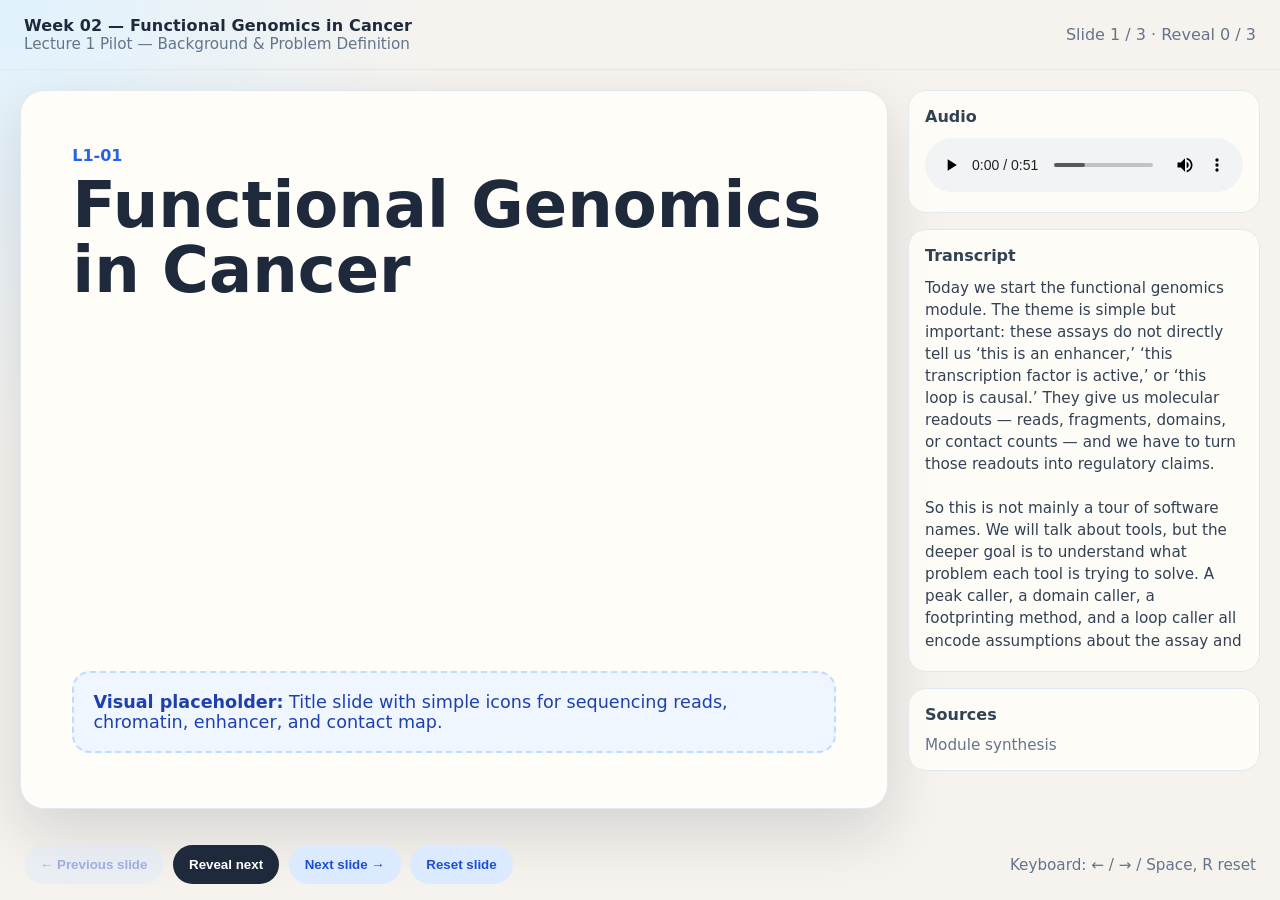
==== 08-exports/week-02-functional-genomics/html/lecture-01/index.html @ d421d5ef "Fix HTML pilot asset paths" ====
<!doctype html>
<html lang="en">
<head>
  <meta charset="utf-8" />
  <meta name="viewport" content="width=device-width, initial-scale=1" />
  <title>Week 02 — Functional Genomics in Cancer — Lecture 1 Pilot — Background & Problem Definition</title>
  <link rel="stylesheet" href="../../../shared/html-player/style.css" />
</head>
<body>
  <div class="app">
    <header>
      <div>
        <div class="brand" data-module></div>
        <div class="meta" data-lecture></div>
      </div>
      <div class="progress" data-progress></div>
    </header>
    <main>
      <section class="slide" data-slide></section>
      <aside>
        <div class="card">
          <h2>Audio</h2>
          <audio data-audio controls preload="metadata"></audio>
        </div>
        <div class="card">
          <h2>Transcript</h2>
          <div class="transcript" data-transcript></div>
        </div>
        <div class="card">
          <h2>Sources</h2>
          <div class="sources" data-sources></div>
        </div>
      </aside>
    </main>
    <footer>
      <div class="controls">
        <button class="secondary" data-prev>← Previous slide</button>
        <button data-reveal>Reveal next</button>
        <button class="secondary" data-next>Next slide →</button>
        <button class="secondary" data-reset>Reset slide</button>
      </div>
      <div class="meta">Keyboard: ← / → / Space, R reset</div>
    </footer>
  </div>
  <script>window.LECTURE_DECK = {"module": "Week 02 — Functional Genomics in Cancer", "lecture": "Lecture 1 Pilot — Background & Problem Definition", "sourceSlideText": "04-slides/week-02-functional-genomics/slide-text.md", "sourceScript": "05-scripts/week-02-functional-genomics/lecture-01-script.md", "audioManifest": "06-audio/week-02-functional-genomics/audio-manifest.md", "slides": [{"id": "L1-01", "title": "Functional Genomics in Cancer", "steps": [{"type": "bullet", "text": "Week 02: bulk regulatory assays as computational measurement systems"}, {"type": "bullet", "text": "From biased molecular readouts to defensible regulatory claims"}, {"type": "bullet", "text": "Core question: what can we infer from peaks, fragments, domains, and contacts?"}], "visual": {"type": "placeholder", "description": "Title slide with simple icons for sequencing reads, chromatin, enhancer, and contact map."}, "audio": "assets/audio/week02_lecture01_L1-01.mp3", "transcript": "Today we start the functional genomics module. The theme is simple but important: these assays do not directly tell us ‘this is an enhancer,’ ‘this transcription factor is active,’ or ‘this loop is causal.’ They give us molecular readouts — reads, fragments, domains, or contact counts — and we have to turn those readouts into regulatory claims.\n\nSo this is not mainly a tour of software names. We will talk about tools, but the deeper goal is to understand what problem each tool is trying to solve. A peak caller, a domain caller, a footprinting method, and a loop caller all encode assumptions about the assay and about the background signal.\n\nBy the end of the week, I want you to be able to look at a regulatory genomics result in a cancer paper and ask: what exactly was measured, what model converted that measurement into a call, and how strong is the evidence for the biological interpretation?", "sources": ["Module synthesis"]}, {"id": "L1-02", "title": "Why mutations are not enough", "steps": [{"type": "bullet", "text": "Many cancer mechanisms are regulatory, not coding-only"}, {"type": "bullet", "text": "Lineage state, enhancer activation, TF rewiring, and 3D regulatory context can shape tumor behavior"}, {"type": "bullet", "text": "Functional genomics helps explain when and where the genome is active"}], "visual": {"type": "placeholder", "description": "Regulatory mechanism map: mutation list → regulatory state → phenotype."}, "audio": "assets/audio/week02_lecture01_L1-02.mp3", "transcript": "Cancer genomics often starts with mutations: point mutations, copy number changes, structural variants. Those are essential, but they do not explain everything. Two tumors can have similar coding alterations and very different cell states. A tumor can change lineage program, immune visibility, enhancer activity, or transcription factor dependence without a simple new coding mutation.\n\nThat is where functional genomics enters. These assays ask when and where the genome is active. Which promoters are open? Which enhancers are active? Which transcription factors are bound? Which regulatory regions physically contact candidate target genes?\n\nIn cancer, this matters for several recurring mechanisms. In pan-cancer ATAC-seq, accessibility maps reveal regulatory programs and subtype structure. In prostate cancer, the androgen receptor can be redistributed across a new cistrome during tumorigenesis. In neuroblastoma, super-enhancer landscapes help define regulatory cell states. In enhancer hijacking, the coding sequence of an oncogene may be unchanged, but a structural rearrangement moves it into a new regulatory neighborhood.\n\nSo the mutation list is not the whole mechanism. Functional genomics gives us evidence about regulatory state.", "sources": ["S011", "S012", "S016-S019"]}, {"id": "L1-03", "title": "Three questions before software", "ordered": true, "steps": [{"type": "bullet", "text": "What is the observed statistical object?"}, {"type": "bullet", "text": "What is signal versus background?"}, {"type": "bullet", "text": "How do we know the call is reproducible and biologically interpretable?"}], "visual": {"type": "placeholder", "description": "Three-question triangle: assay → model → evidence."}, "audio": "assets/audio/week02_lecture01_L1-03.mp3", "transcript": "Before choosing a tool, I want you to ask three questions.\n\nFirst: what is the observed statistical object? Is it a pileup of ChIP-seq reads? Paired-end ATAC fragments? A sparse contact matrix? These are not interchangeable.\n\nSecond: what is signal versus background? A peak only means something relative to an expected background. That background may depend on mappability, GC content, chromatin accessibility, local copy number, enzyme bias, or genomic distance.\n\nThird: how do we know the call is reproducible and biologically interpretable? A tall pileup in one sample is not enough. We need quality control, replicate consistency, calibration, and ideally some orthogonal evidence.\n\nIf you keep these three questions in mind, the rest of the week becomes much easier. Different tools are different answers to these questions.", "sources": ["S001", "S007", "S013-S015"]}]};</script>
  <script src="../../../shared/html-player/player.js"></script>
</body>
</html>
---- 08-exports/shared/html-player/style.css ----
:root {
  color-scheme: light;
  --bg: #f6f3ee;
  --panel: #fffdf8;
  --ink: #1e293b;
  --muted: #64748b;
  --accent: #2563eb;
  --accent-soft: #dbeafe;
  --border: #e2e8f0;
  --shadow: 0 24px 60px rgba(15, 23, 42, 0.14);
}
* { box-sizing: border-box; }
body {
  margin: 0;
  min-height: 100vh;
  font-family: Inter, ui-sans-serif, system-ui, -apple-system, BlinkMacSystemFont, "Segoe UI", sans-serif;
  background: radial-gradient(circle at top left, #e0f2fe 0, transparent 28rem), var(--bg);
  color: var(--ink);
}
.app {
  min-height: 100vh;
  display: grid;
  grid-template-rows: auto 1fr auto;
}
header, footer {
  padding: 1rem 1.5rem;
  display: flex;
  align-items: center;
  justify-content: space-between;
  gap: 1rem;
}
header { border-bottom: 1px solid rgba(226, 232, 240, 0.8); }
.brand { font-weight: 700; letter-spacing: .01em; }
.meta { color: var(--muted); font-size: .95rem; }
main {
  display: grid;
  grid-template-columns: minmax(0, 1fr) 22rem;
  gap: 1.25rem;
  padding: 1.25rem;
}
.slide {
  background: var(--panel);
  border: 1px solid var(--border);
  border-radius: 24px;
  box-shadow: var(--shadow);
  padding: clamp(1.5rem, 4vw, 4rem);
  min-height: 68vh;
  display: flex;
  flex-direction: column;
  justify-content: center;
}
.slide-id { color: var(--accent); font-weight: 700; margin-bottom: .5rem; }
h1 { font-size: clamp(2.4rem, 5vw, 5.2rem); line-height: 1.02; margin: 0 0 2rem; }
ul, ol { font-size: clamp(1.45rem, 2.5vw, 2.3rem); line-height: 1.3; padding-left: 1.3em; margin: 0; }
li { margin: .85rem 0; }
.step { opacity: 0; transform: translateY(10px); transition: opacity .25s ease, transform .25s ease; }
.step.visible { opacity: 1; transform: translateY(0); }
.visual {
  margin-top: 2rem;
  border: 2px dashed #bfdbfe;
  background: #eff6ff;
  color: #1e40af;
  border-radius: 18px;
  padding: 1.2rem;
  font-size: 1.1rem;
}
aside {
  display: flex;
  flex-direction: column;
  gap: 1rem;
}
.card {
  background: rgba(255, 253, 248, 0.9);
  border: 1px solid var(--border);
  border-radius: 18px;
  padding: 1rem;
}
.card h2 { font-size: 1rem; margin: 0 0 .75rem; color: #334155; }
audio { width: 100%; }
.transcript {
  max-height: 42vh;
  overflow: auto;
  color: #334155;
  line-height: 1.45;
  font-size: .95rem;
  white-space: pre-wrap;
}
.sources { color: var(--muted); font-size: .95rem; }
.controls { display: flex; gap: .6rem; align-items: center; flex-wrap: wrap; }
button {
  border: 0;
  border-radius: 999px;
  padding: .75rem 1rem;
  background: var(--ink);
  color: white;
  font-weight: 700;
  cursor: pointer;
}
button.secondary { background: var(--accent-soft); color: #1d4ed8; }
button:disabled { opacity: .4; cursor: not-allowed; }
.progress { color: var(--muted); }
@media (max-width: 980px) {
  main { grid-template-columns: 1fr; }
  .slide { min-height: 55vh; }
}
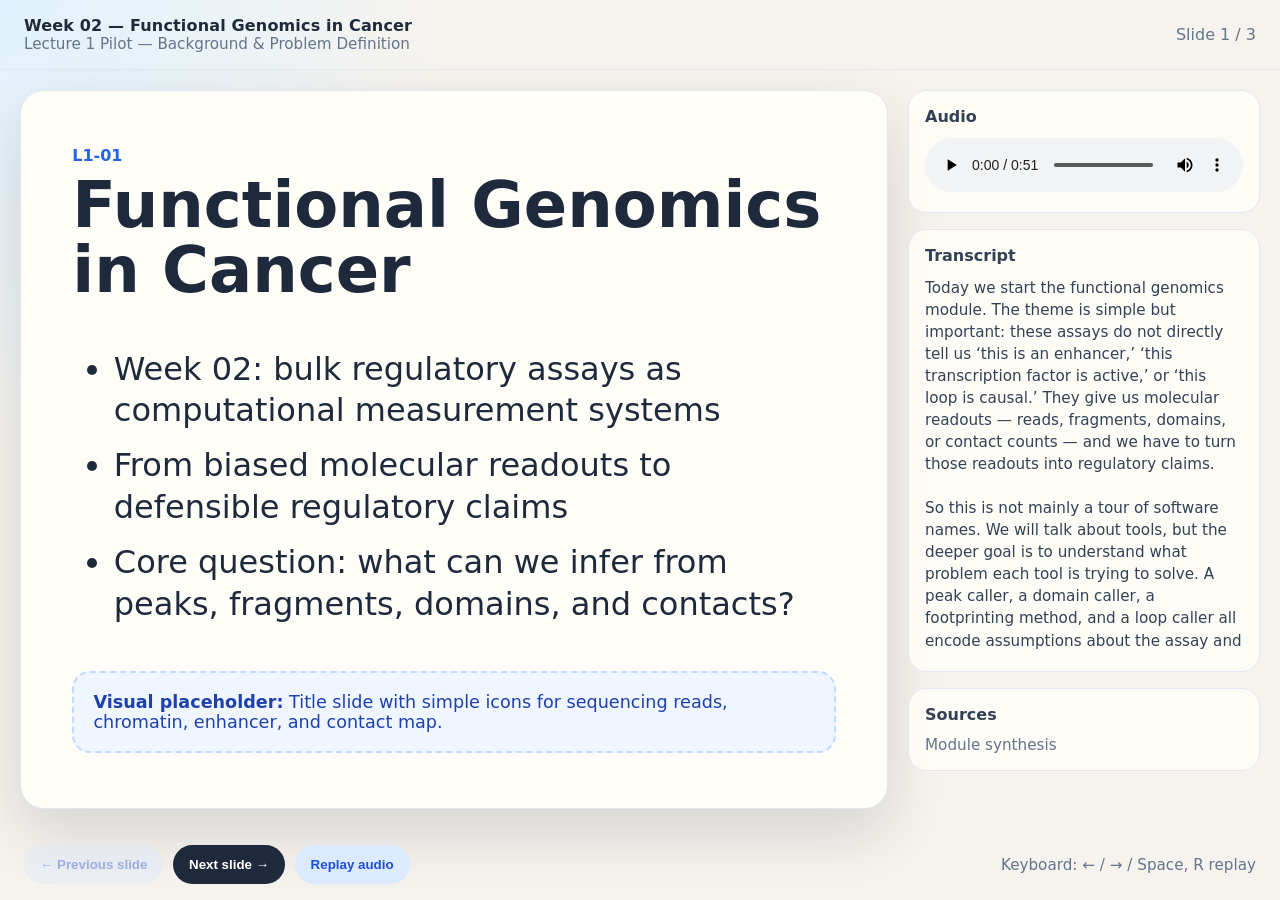
==== commit 3e7341e0: "Simplify HTML pilot slide playback" ====
--- a/08-exports/week-02-functional-genomics/html/lecture-01/index.html
+++ b/08-exports/week-02-functional-genomics/html/lecture-01/index.html
@@ -35,11 +35,10 @@
     <footer>
       <div class="controls">
         <button class="secondary" data-prev>← Previous slide</button>
-        <button data-reveal>Reveal next</button>
-        <button class="secondary" data-next>Next slide →</button>
-        <button class="secondary" data-reset>Reset slide</button>
+        <button data-next>Next slide →</button>
+        <button class="secondary" data-replay>Replay audio</button>
       </div>
-      <div class="meta">Keyboard: ← / → / Space, R reset</div>
+      <div class="meta">Keyboard: ← / → / Space, R replay</div>
     </footer>
   </div>
   <script>window.LECTURE_DECK = {"module": "Week 02 — Functional Genomics in Cancer", "lecture": "Lecture 1 Pilot — Background & Problem Definition", "sourceSlideText": "04-slides/week-02-functional-genomics/slide-text.md", "sourceScript": "05-scripts/week-02-functional-genomics/lecture-01-script.md", "audioManifest": "06-audio/week-02-functional-genomics/audio-manifest.md", "slides": [{"id": "L1-01", "title": "Functional Genomics in Cancer", "steps": [{"type": "bullet", "text": "Week 02: bulk regulatory assays as computational measurement systems"}, {"type": "bullet", "text": "From biased molecular readouts to defensible regulatory claims"}, {"type": "bullet", "text": "Core question: what can we infer from peaks, fragments, domains, and contacts?"}], "visual": {"type": "placeholder", "description": "Title slide with simple icons for sequencing reads, chromatin, enhancer, and contact map."}, "audio": "assets/audio/week02_lecture01_L1-01.mp3", "transcript": "Today we start the functional genomics module. The theme is simple but important: these assays do not directly tell us ‘this is an enhancer,’ ‘this transcription factor is active,’ or ‘this loop is causal.’ They give us molecular readouts — reads, fragments, domains, or contact counts — and we have to turn those readouts into regulatory claims.\n\nSo this is not mainly a tour of software names. We will talk about tools, but the deeper goal is to understand what problem each tool is trying to solve. A peak caller, a domain caller, a footprinting method, and a loop caller all encode assumptions about the assay and about the background signal.\n\nBy the end of the week, I want you to be able to look at a regulatory genomics result in a cancer paper and ask: what exactly was measured, what model converted that measurement into a call, and how strong is the evidence for the biological interpretation?", "sources": ["Module synthesis"]}, {"id": "L1-02", "title": "Why mutations are not enough", "steps": [{"type": "bullet", "text": "Many cancer mechanisms are regulatory, not coding-only"}, {"type": "bullet", "text": "Lineage state, enhancer activation, TF rewiring, and 3D regulatory context can shape tumor behavior"}, {"type": "bullet", "text": "Functional genomics helps explain when and where the genome is active"}], "visual": {"type": "placeholder", "description": "Regulatory mechanism map: mutation list → regulatory state → phenotype."}, "audio": "assets/audio/week02_lecture01_L1-02.mp3", "transcript": "Cancer genomics often starts with mutations: point mutations, copy number changes, structural variants. Those are essential, but they do not explain everything. Two tumors can have similar coding alterations and very different cell states. A tumor can change lineage program, immune visibility, enhancer activity, or transcription factor dependence without a simple new coding mutation.\n\nThat is where functional genomics enters. These assays ask when and where the genome is active. Which promoters are open? Which enhancers are active? Which transcription factors are bound? Which regulatory regions physically contact candidate target genes?\n\nIn cancer, this matters for several recurring mechanisms. In pan-cancer ATAC-seq, accessibility maps reveal regulatory programs and subtype structure. In prostate cancer, the androgen receptor can be redistributed across a new cistrome during tumorigenesis. In neuroblastoma, super-enhancer landscapes help define regulatory cell states. In enhancer hijacking, the coding sequence of an oncogene may be unchanged, but a structural rearrangement moves it into a new regulatory neighborhood.\n\nSo the mutation list is not the whole mechanism. Functional genomics gives us evidence about regulatory state.", "sources": ["S011", "S012", "S016-S019"]}, {"id": "L1-03", "title": "Three questions before software", "ordered": true, "steps": [{"type": "bullet", "text": "What is the observed statistical object?"}, {"type": "bullet", "text": "What is signal versus background?"}, {"type": "bullet", "text": "How do we know the call is reproducible and biologically interpretable?"}], "visual": {"type": "placeholder", "description": "Three-question triangle: assay → model → evidence."}, "audio": "assets/audio/week02_lecture01_L1-03.mp3", "transcript": "Before choosing a tool, I want you to ask three questions.\n\nFirst: what is the observed statistical object? Is it a pileup of ChIP-seq reads? Paired-end ATAC fragments? A sparse contact matrix? These are not interchangeable.\n\nSecond: what is signal versus background? A peak only means something relative to an expected background. That background may depend on mappability, GC content, chromatin accessibility, local copy number, enzyme bias, or genomic distance.\n\nThird: how do we know the call is reproducible and biologically interpretable? A tall pileup in one sample is not enough. We need quality control, replicate consistency, calibration, and ideally some orthogonal evidence.\n\nIf you keep these three questions in mind, the rest of the week becomes much easier. Different tools are different answers to these questions.", "sources": ["S001", "S007", "S013-S015"]}]};</script>
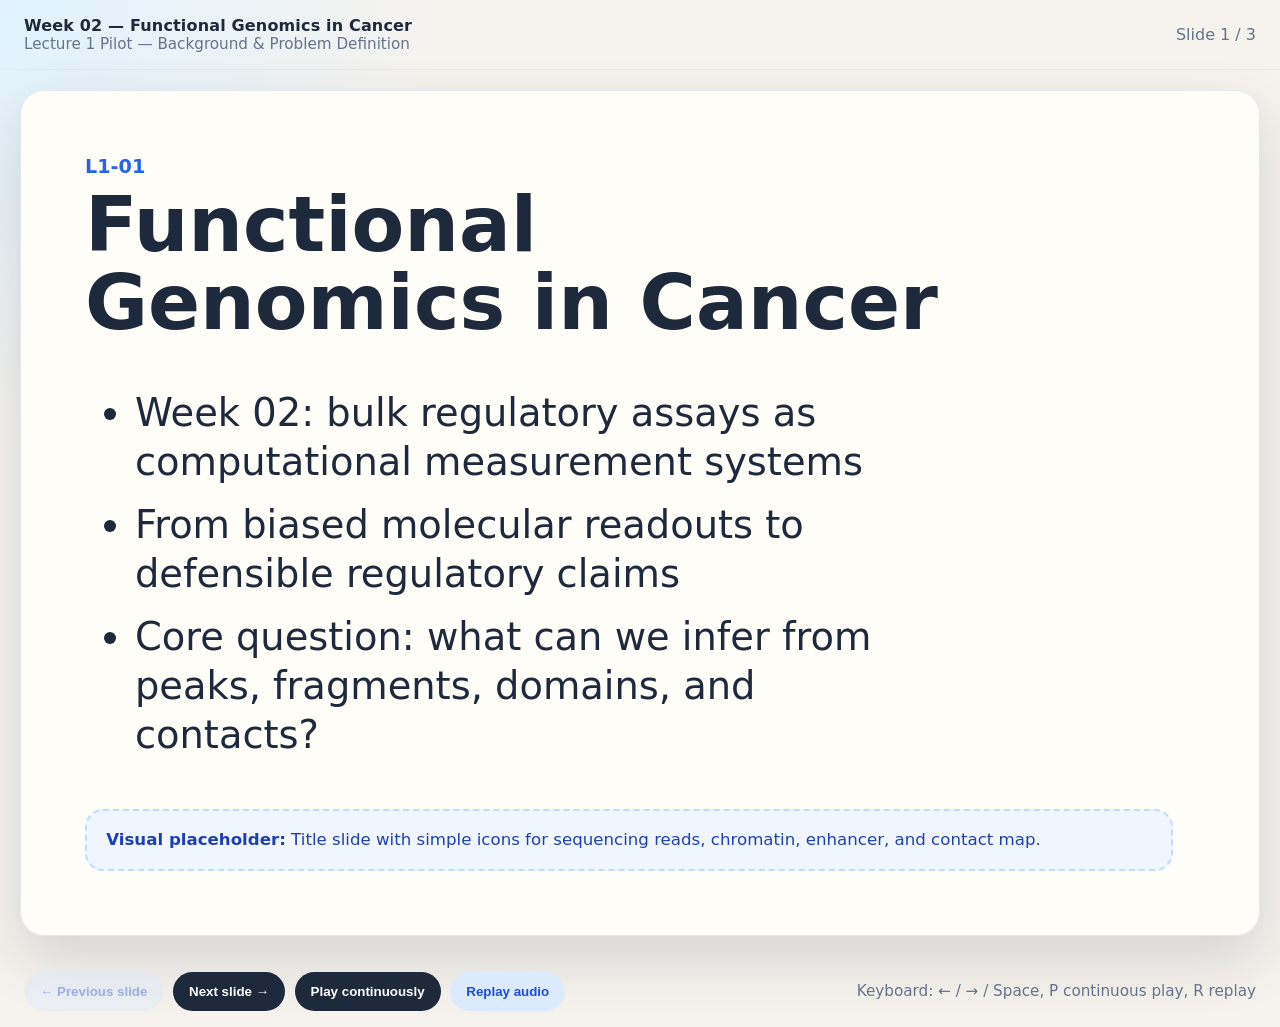
==== commit 8578f87c: "Make HTML pilot full-slide continuous playback" ====
--- a/08-exports/week-02-functional-genomics/html/lecture-01/index.html
+++ b/08-exports/week-02-functional-genomics/html/lecture-01/index.html
@@ -17,28 +17,16 @@
     </header>
     <main>
       <section class="slide" data-slide></section>
-      <aside>
-        <div class="card">
-          <h2>Audio</h2>
-          <audio data-audio controls preload="metadata"></audio>
-        </div>
-        <div class="card">
-          <h2>Transcript</h2>
-          <div class="transcript" data-transcript></div>
-        </div>
-        <div class="card">
-          <h2>Sources</h2>
-          <div class="sources" data-sources></div>
-        </div>
-      </aside>
+      <audio data-audio preload="metadata"></audio>
     </main>
     <footer>
       <div class="controls">
         <button class="secondary" data-prev>← Previous slide</button>
         <button data-next>Next slide →</button>
+        <button data-play>Play continuously</button>
         <button class="secondary" data-replay>Replay audio</button>
       </div>
-      <div class="meta">Keyboard: ← / → / Space, R replay</div>
+      <div class="meta">Keyboard: ← / → / Space, P continuous play, R replay</div>
     </footer>
   </div>
   <script>window.LECTURE_DECK = {"module": "Week 02 — Functional Genomics in Cancer", "lecture": "Lecture 1 Pilot — Background & Problem Definition", "sourceSlideText": "04-slides/week-02-functional-genomics/slide-text.md", "sourceScript": "05-scripts/week-02-functional-genomics/lecture-01-script.md", "audioManifest": "06-audio/week-02-functional-genomics/audio-manifest.md", "slides": [{"id": "L1-01", "title": "Functional Genomics in Cancer", "steps": [{"type": "bullet", "text": "Week 02: bulk regulatory assays as computational measurement systems"}, {"type": "bullet", "text": "From biased molecular readouts to defensible regulatory claims"}, {"type": "bullet", "text": "Core question: what can we infer from peaks, fragments, domains, and contacts?"}], "visual": {"type": "placeholder", "description": "Title slide with simple icons for sequencing reads, chromatin, enhancer, and contact map."}, "audio": "assets/audio/week02_lecture01_L1-01.mp3", "transcript": "Today we start the functional genomics module. The theme is simple but important: these assays do not directly tell us ‘this is an enhancer,’ ‘this transcription factor is active,’ or ‘this loop is causal.’ They give us molecular readouts — reads, fragments, domains, or contact counts — and we have to turn those readouts into regulatory claims.\n\nSo this is not mainly a tour of software names. We will talk about tools, but the deeper goal is to understand what problem each tool is trying to solve. A peak caller, a domain caller, a footprinting method, and a loop caller all encode assumptions about the assay and about the background signal.\n\nBy the end of the week, I want you to be able to look at a regulatory genomics result in a cancer paper and ask: what exactly was measured, what model converted that measurement into a call, and how strong is the evidence for the biological interpretation?", "sources": ["Module synthesis"]}, {"id": "L1-02", "title": "Why mutations are not enough", "steps": [{"type": "bullet", "text": "Many cancer mechanisms are regulatory, not coding-only"}, {"type": "bullet", "text": "Lineage state, enhancer activation, TF rewiring, and 3D regulatory context can shape tumor behavior"}, {"type": "bullet", "text": "Functional genomics helps explain when and where the genome is active"}], "visual": {"type": "placeholder", "description": "Regulatory mechanism map: mutation list → regulatory state → phenotype."}, "audio": "assets/audio/week02_lecture01_L1-02.mp3", "transcript": "Cancer genomics often starts with mutations: point mutations, copy number changes, structural variants. Those are essential, but they do not explain everything. Two tumors can have similar coding alterations and very different cell states. A tumor can change lineage program, immune visibility, enhancer activity, or transcription factor dependence without a simple new coding mutation.\n\nThat is where functional genomics enters. These assays ask when and where the genome is active. Which promoters are open? Which enhancers are active? Which transcription factors are bound? Which regulatory regions physically contact candidate target genes?\n\nIn cancer, this matters for several recurring mechanisms. In pan-cancer ATAC-seq, accessibility maps reveal regulatory programs and subtype structure. In prostate cancer, the androgen receptor can be redistributed across a new cistrome during tumorigenesis. In neuroblastoma, super-enhancer landscapes help define regulatory cell states. In enhancer hijacking, the coding sequence of an oncogene may be unchanged, but a structural rearrangement moves it into a new regulatory neighborhood.\n\nSo the mutation list is not the whole mechanism. Functional genomics gives us evidence about regulatory state.", "sources": ["S011", "S012", "S016-S019"]}, {"id": "L1-03", "title": "Three questions before software", "ordered": true, "steps": [{"type": "bullet", "text": "What is the observed statistical object?"}, {"type": "bullet", "text": "What is signal versus background?"}, {"type": "bullet", "text": "How do we know the call is reproducible and biologically interpretable?"}], "visual": {"type": "placeholder", "description": "Three-question triangle: assay → model → evidence."}, "audio": "assets/audio/week02_lecture01_L1-03.mp3", "transcript": "Before choosing a tool, I want you to ask three questions.\n\nFirst: what is the observed statistical object? Is it a pileup of ChIP-seq reads? Paired-end ATAC fragments? A sparse contact matrix? These are not interchangeable.\n\nSecond: what is signal versus background? A peak only means something relative to an expected background. That background may depend on mappability, GC content, chromatin accessibility, local copy number, enzyme bias, or genomic distance.\n\nThird: how do we know the call is reproducible and biologically interpretable? A tall pileup in one sample is not enough. We need quality control, replicate consistency, calibration, and ideally some orthogonal evidence.\n\nIf you keep these three questions in mind, the rest of the week becomes much easier. Different tools are different answers to these questions.", "sources": ["S001", "S007", "S013-S015"]}]};</script>
--- a/08-exports/shared/html-player/style.css
+++ b/08-exports/shared/html-player/style.css
@@ -33,9 +33,6 @@
 .brand { font-weight: 700; letter-spacing: .01em; }
 .meta { color: var(--muted); font-size: .95rem; }
 main {
-  display: grid;
-  grid-template-columns: minmax(0, 1fr) 22rem;
-  gap: 1.25rem;
   padding: 1.25rem;
 }
 .slide {
@@ -43,49 +40,27 @@
   border: 1px solid var(--border);
   border-radius: 24px;
   box-shadow: var(--shadow);
-  padding: clamp(1.5rem, 4vw, 4rem);
-  min-height: 68vh;
+  padding: clamp(2rem, 5vw, 5rem);
+  min-height: calc(100vh - 11rem);
   display: flex;
   flex-direction: column;
   justify-content: center;
 }
-.slide-id { color: var(--accent); font-weight: 700; margin-bottom: .5rem; }
-h1 { font-size: clamp(2.4rem, 5vw, 5.2rem); line-height: 1.02; margin: 0 0 2rem; }
-ul, ol { font-size: clamp(1.45rem, 2.5vw, 2.3rem); line-height: 1.3; padding-left: 1.3em; margin: 0; }
+.slide-id { color: var(--accent); font-weight: 700; margin-bottom: .5rem; font-size: clamp(1rem, 1.5vw, 1.35rem); }
+h1 { font-size: clamp(2.8rem, 6vw, 6rem); line-height: 1.02; margin: 0 0 2rem; max-width: 16ch; }
+ul, ol { font-size: clamp(1.65rem, 3vw, 2.7rem); line-height: 1.28; padding-left: 1.3em; margin: 0; max-width: 34ch; }
 li { margin: .85rem 0; }
-.step { opacity: 0; transform: translateY(10px); transition: opacity .25s ease, transform .25s ease; }
-.step.visible { opacity: 1; transform: translateY(0); }
+.step { opacity: 1; transform: none; }
 .visual {
-  margin-top: 2rem;
+  margin-top: 2.25rem;
   border: 2px dashed #bfdbfe;
   background: #eff6ff;
   color: #1e40af;
   border-radius: 18px;
   padding: 1.2rem;
-  font-size: 1.1rem;
+  font-size: clamp(1rem, 1.3vw, 1.25rem);
+  max-width: 68rem;
 }
-aside {
-  display: flex;
-  flex-direction: column;
-  gap: 1rem;
-}
-.card {
-  background: rgba(255, 253, 248, 0.9);
-  border: 1px solid var(--border);
-  border-radius: 18px;
-  padding: 1rem;
-}
-.card h2 { font-size: 1rem; margin: 0 0 .75rem; color: #334155; }
-audio { width: 100%; }
-.transcript {
-  max-height: 42vh;
-  overflow: auto;
-  color: #334155;
-  line-height: 1.45;
-  font-size: .95rem;
-  white-space: pre-wrap;
-}
-.sources { color: var(--muted); font-size: .95rem; }
 .controls { display: flex; gap: .6rem; align-items: center; flex-wrap: wrap; }
 button {
   border: 0;
@@ -97,9 +72,12 @@
   cursor: pointer;
 }
 button.secondary { background: var(--accent-soft); color: #1d4ed8; }
+button.playing { background: #16a34a; }
 button:disabled { opacity: .4; cursor: not-allowed; }
 .progress { color: var(--muted); }
-@media (max-width: 980px) {
-  main { grid-template-columns: 1fr; }
-  .slide { min-height: 55vh; }
+audio { display: none; }
+@media (max-width: 760px) {
+  header, footer { align-items: flex-start; flex-direction: column; }
+  main { padding: .75rem; }
+  .slide { min-height: calc(100vh - 13rem); border-radius: 18px; }
 }
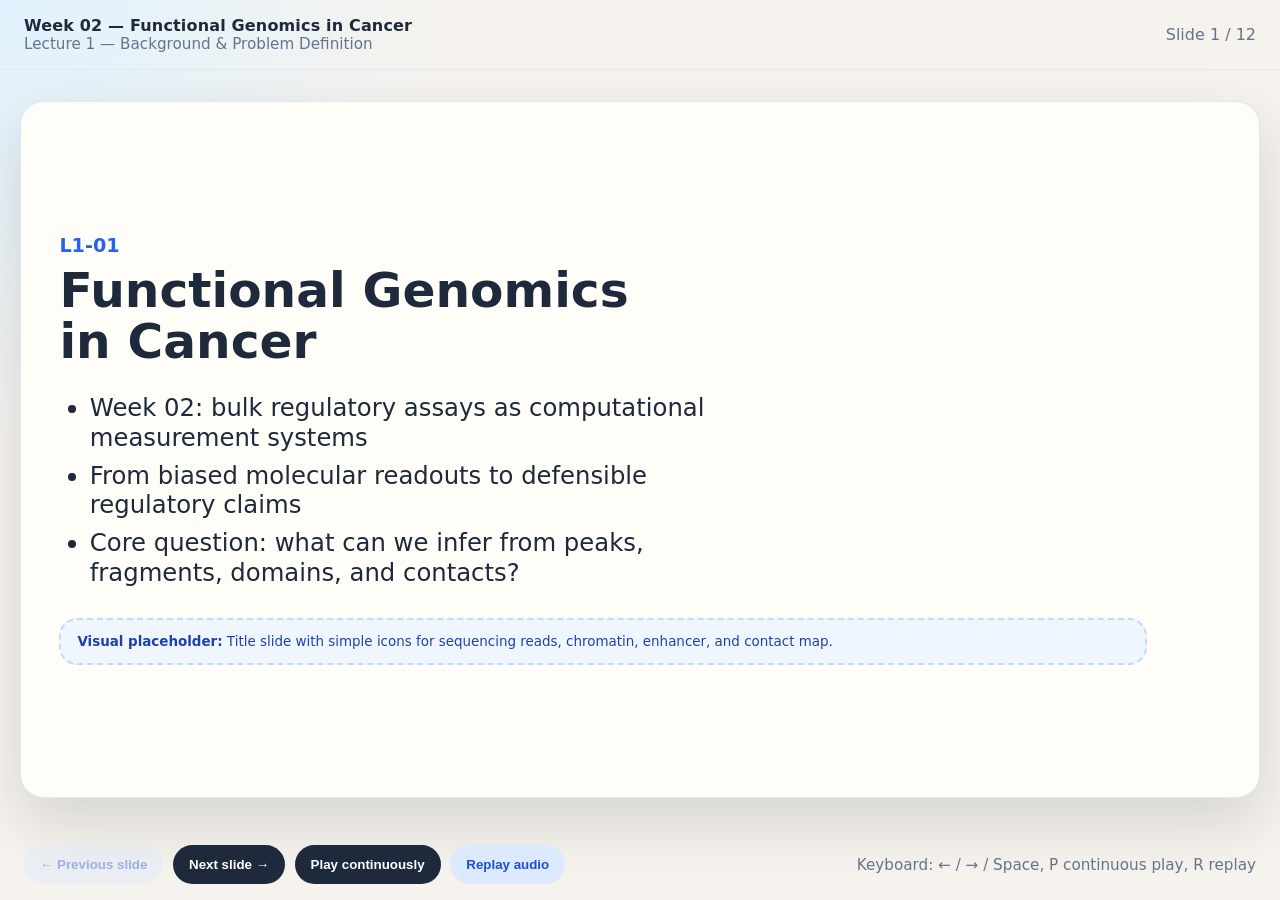
==== commit 7068a2eb: "Complete Week 02 lecture 1 HTML audio export" ====
--- a/08-exports/week-02-functional-genomics/html/lecture-01/index.html
+++ b/08-exports/week-02-functional-genomics/html/lecture-01/index.html
@@ -3,7 +3,7 @@
 <head>
   <meta charset="utf-8" />
   <meta name="viewport" content="width=device-width, initial-scale=1" />
-  <title>Week 02 — Functional Genomics in Cancer — Lecture 1 Pilot — Background & Problem Definition</title>
+  <title>Week 02 — Functional Genomics in Cancer — Lecture 1 — Background & Problem Definition</title>
   <link rel="stylesheet" href="../../../shared/html-player/style.css" />
 </head>
 <body>
@@ -29,7 +29,7 @@
       <div class="meta">Keyboard: ← / → / Space, P continuous play, R replay</div>
     </footer>
   </div>
-  <script>window.LECTURE_DECK = {"module": "Week 02 — Functional Genomics in Cancer", "lecture": "Lecture 1 Pilot — Background & Problem Definition", "sourceSlideText": "04-slides/week-02-functional-genomics/slide-text.md", "sourceScript": "05-scripts/week-02-functional-genomics/lecture-01-script.md", "audioManifest": "06-audio/week-02-functional-genomics/audio-manifest.md", "slides": [{"id": "L1-01", "title": "Functional Genomics in Cancer", "steps": [{"type": "bullet", "text": "Week 02: bulk regulatory assays as computational measurement systems"}, {"type": "bullet", "text": "From biased molecular readouts to defensible regulatory claims"}, {"type": "bullet", "text": "Core question: what can we infer from peaks, fragments, domains, and contacts?"}], "visual": {"type": "placeholder", "description": "Title slide with simple icons for sequencing reads, chromatin, enhancer, and contact map."}, "audio": "assets/audio/week02_lecture01_L1-01.mp3", "transcript": "Today we start the functional genomics module. The theme is simple but important: these assays do not directly tell us ‘this is an enhancer,’ ‘this transcription factor is active,’ or ‘this loop is causal.’ They give us molecular readouts — reads, fragments, domains, or contact counts — and we have to turn those readouts into regulatory claims.\n\nSo this is not mainly a tour of software names. We will talk about tools, but the deeper goal is to understand what problem each tool is trying to solve. A peak caller, a domain caller, a footprinting method, and a loop caller all encode assumptions about the assay and about the background signal.\n\nBy the end of the week, I want you to be able to look at a regulatory genomics result in a cancer paper and ask: what exactly was measured, what model converted that measurement into a call, and how strong is the evidence for the biological interpretation?", "sources": ["Module synthesis"]}, {"id": "L1-02", "title": "Why mutations are not enough", "steps": [{"type": "bullet", "text": "Many cancer mechanisms are regulatory, not coding-only"}, {"type": "bullet", "text": "Lineage state, enhancer activation, TF rewiring, and 3D regulatory context can shape tumor behavior"}, {"type": "bullet", "text": "Functional genomics helps explain when and where the genome is active"}], "visual": {"type": "placeholder", "description": "Regulatory mechanism map: mutation list → regulatory state → phenotype."}, "audio": "assets/audio/week02_lecture01_L1-02.mp3", "transcript": "Cancer genomics often starts with mutations: point mutations, copy number changes, structural variants. Those are essential, but they do not explain everything. Two tumors can have similar coding alterations and very different cell states. A tumor can change lineage program, immune visibility, enhancer activity, or transcription factor dependence without a simple new coding mutation.\n\nThat is where functional genomics enters. These assays ask when and where the genome is active. Which promoters are open? Which enhancers are active? Which transcription factors are bound? Which regulatory regions physically contact candidate target genes?\n\nIn cancer, this matters for several recurring mechanisms. In pan-cancer ATAC-seq, accessibility maps reveal regulatory programs and subtype structure. In prostate cancer, the androgen receptor can be redistributed across a new cistrome during tumorigenesis. In neuroblastoma, super-enhancer landscapes help define regulatory cell states. In enhancer hijacking, the coding sequence of an oncogene may be unchanged, but a structural rearrangement moves it into a new regulatory neighborhood.\n\nSo the mutation list is not the whole mechanism. Functional genomics gives us evidence about regulatory state.", "sources": ["S011", "S012", "S016-S019"]}, {"id": "L1-03", "title": "Three questions before software", "ordered": true, "steps": [{"type": "bullet", "text": "What is the observed statistical object?"}, {"type": "bullet", "text": "What is signal versus background?"}, {"type": "bullet", "text": "How do we know the call is reproducible and biologically interpretable?"}], "visual": {"type": "placeholder", "description": "Three-question triangle: assay → model → evidence."}, "audio": "assets/audio/week02_lecture01_L1-03.mp3", "transcript": "Before choosing a tool, I want you to ask three questions.\n\nFirst: what is the observed statistical object? Is it a pileup of ChIP-seq reads? Paired-end ATAC fragments? A sparse contact matrix? These are not interchangeable.\n\nSecond: what is signal versus background? A peak only means something relative to an expected background. That background may depend on mappability, GC content, chromatin accessibility, local copy number, enzyme bias, or genomic distance.\n\nThird: how do we know the call is reproducible and biologically interpretable? A tall pileup in one sample is not enough. We need quality control, replicate consistency, calibration, and ideally some orthogonal evidence.\n\nIf you keep these three questions in mind, the rest of the week becomes much easier. Different tools are different answers to these questions.", "sources": ["S001", "S007", "S013-S015"]}]};</script>
+  <script>window.LECTURE_DECK = {"module": "Week 02 — Functional Genomics in Cancer", "lecture": "Lecture 1 — Background & Problem Definition", "sourceSlideText": "04-slides/week-02-functional-genomics/slide-text.md", "sourceScript": "05-scripts/week-02-functional-genomics/lecture-01-script.md", "audioManifest": "06-audio/week-02-functional-genomics/audio-manifest.md", "slides": [{"id": "L1-01", "title": "Functional Genomics in Cancer", "steps": [{"type": "bullet", "text": "Week 02: bulk regulatory assays as computational measurement systems"}, {"type": "bullet", "text": "From biased molecular readouts to defensible regulatory claims"}, {"type": "bullet", "text": "Core question: what can we infer from peaks, fragments, domains, and contacts?"}], "visual": {"type": "placeholder", "description": "Title slide with simple icons for sequencing reads, chromatin, enhancer, and contact map."}, "audio": "assets/audio/week02_lecture01_L1-01.mp3", "transcript": "Today we start the functional genomics module. The theme is simple but important: these assays do not directly tell us “this is an enhancer,” “this transcription factor is active,” or “this loop is causal.” They give us molecular readouts — reads, fragments, domains, or contact counts — and we have to turn those readouts into regulatory claims.\n\nSo this is not mainly a tour of software names. We will talk about tools, but the deeper goal is to understand what problem each tool is trying to solve. A peak caller, a domain caller, a footprinting method, and a loop caller all encode assumptions about the assay and about the background signal.\n\nBy the end of the week, I want you to be able to look at a regulatory genomics result in a cancer paper and ask: what exactly was measured, what model converted that measurement into a call, and how strong is the evidence for the biological interpretation?", "sources": ["Module synthesis; no single source required."]}, {"id": "L1-02", "title": "Why mutations are not enough", "steps": [{"type": "bullet", "text": "Many cancer mechanisms are regulatory, not coding-only"}, {"type": "bullet", "text": "Lineage state, enhancer activation, TF rewiring, and 3D regulatory context can shape tumor behavior"}, {"type": "bullet", "text": "Functional genomics helps explain *when* and *where* the genome is active"}], "visual": {"type": "placeholder", "description": "Regulatory mechanism map: mutation list → regulatory state → phenotype."}, "audio": "assets/audio/week02_lecture01_L1-02.mp3", "transcript": "Cancer genomics often starts with mutations: point mutations, copy number changes, structural variants. Those are essential, but they do not explain everything. Two tumors can have similar coding alterations and very different cell states. A tumor can change lineage program, immune visibility, enhancer activity, or transcription factor dependence without a simple new coding mutation.\n\nThat is where functional genomics enters. These assays ask when and where the genome is active. Which promoters are open? Which enhancers are active? Which transcription factors are bound? Which regulatory regions physically contact candidate target genes?\n\nIn cancer, this matters for several recurring mechanisms. In pan-cancer ATAC-seq, accessibility maps reveal regulatory programs and subtype structure. In prostate cancer, the androgen receptor can be redistributed across a new cistrome during tumorigenesis. In neuroblastoma, super-enhancer landscapes help define regulatory cell states. In enhancer hijacking, the coding sequence of an oncogene may be unchanged, but a structural rearrangement moves it into a new regulatory neighborhood.\n\nSo the mutation list is not the whole mechanism. Functional genomics gives us evidence about regulatory state.", "sources": ["S011", "S012", "S016-S019"]}, {"id": "L1-03", "title": "Three questions before software", "steps": [{"type": "bullet", "text": "What is the observed statistical object?"}, {"type": "bullet", "text": "What is signal versus background?"}, {"type": "bullet", "text": "How do we know the call is reproducible and biologically interpretable?"}], "visual": {"type": "placeholder", "description": "Three-question triangle: assay → model → evidence."}, "audio": "assets/audio/week02_lecture01_L1-03.mp3", "transcript": "Before choosing a tool, I want you to ask three questions.\n\nFirst: what is the observed statistical object? Is it a pileup of ChIP-seq reads? Paired-end ATAC fragments? A sparse contact matrix? These are not interchangeable.\n\nSecond: what is signal versus background? A peak only means something relative to an expected background. That background may depend on mappability, GC content, chromatin accessibility, local copy number, enzyme bias, or genomic distance.\n\nThird: how do we know the call is reproducible and biologically interpretable? A tall pileup in one sample is not enough. We need quality control, replicate consistency, calibration, and ideally some orthogonal evidence.\n\nIf you keep these three questions in mind, the rest of the week becomes much easier. Different tools are different answers to these questions.", "sources": ["S001", "S007", "S013-S015"], "ordered": true}, {"id": "L1-04", "title": "Assay families produce different objects", "steps": [{"type": "bullet", "text": "ChIP-seq: target-enriched fragments"}, {"type": "bullet", "text": "ATAC-seq: accessible fragments with nucleosome-scale structure"}, {"type": "bullet", "text": "CUT&RUN/CUT&Tag: tethered low-background signal"}, {"type": "bullet", "text": "Hi-C/HiChIP-like assays: sparse chromatin contact counts"}], "visual": {"type": "placeholder", "description": "W02-A001 / prompt-based visual draft: assay comparison."}, "audio": "assets/audio/week02_lecture01_L1-04.mp3", "transcript": "Here are four major families we will use throughout the module.\n\nChIP-seq enriches DNA fragments associated with a target protein or histone mark. The output is usually a genomic enrichment track, and we often summarize it as peaks or domains.\n\nATAC-seq uses Tn5 transposase to insert into accessible chromatin. The output is a collection of paired-end fragments. Those fragments tell us about accessibility, but their lengths also carry information about nucleosome structure.\n\nCUT&RUN and CUT&Tag use tethered enzymes to cut or tag DNA near a target. These assays often have lower background and different signal geometry from classical ChIP-seq.\n\nFinally, Hi-C, HiChIP, PLAC-seq, and related assays measure pairs of genomic loci that are close in 3D space. Their output is a contact map or a list of contact counts, not a simple one-dimensional peak track.\n\nThe key point is that assay chemistry defines the statistical object. You cannot responsibly analyze all of these as if they were the same kind of signal.", "sources": ["S001", "S004", "S006", "S010"]}, {"id": "L1-05", "title": "ChIP-seq and CUT assays are enrichment experiments", "steps": [{"type": "bullet", "text": "ChIP-seq enriches DNA fragments associated with a target protein or mark"}, {"type": "bullet", "text": "CUT assays localize cleavage or tagmentation near the target"}, {"type": "bullet", "text": "Both produce genomic signal tracks that must be compared against expected background"}], "visual": {"type": "placeholder", "description": "Enrichment track with target-bound loci and background reads."}, "audio": "assets/audio/week02_lecture01_L1-05.mp3", "transcript": "ChIP-seq and CUT assays both produce enrichment signals along the genome, but they get there differently.\n\nIn ChIP-seq, we fragment chromatin, use an antibody to enrich DNA associated with a protein or histone mark, and then sequence the enriched fragments. In CUT&RUN or CUT&Tag, an enzyme is targeted near a protein of interest and cuts or tags nearby DNA.\n\nIn both cases, the visual output can look deceptively simple: a genome browser track with hills and valleys. But those hills are not self-interpreting. A tall region may reflect true binding, broad chromatin state, local background, antibody behavior, mappability artifacts, or other biases.\n\nThat is why peak calling is a statistical problem. We are not just looking for tall piles of reads; we are asking which regions are enriched beyond what we expect under an appropriate background model.", "sources": ["S001", "S006", "S007"]}, {"id": "L1-06", "title": "ATAC-seq measures accessibility and structure", "steps": [{"type": "bullet", "text": "Tn5 inserts preferentially into accessible chromatin"}, {"type": "bullet", "text": "Paired-end fragment lengths encode nucleosome-free and nucleosome-associated DNA"}, {"type": "bullet", "text": "Accessibility is a measurement, not automatically a regulatory function"}], "visual": {"type": "placeholder", "description": "Fragment-size ladder: short, mono-nucleosome, di-nucleosome fragments."}, "audio": "assets/audio/week02_lecture01_L1-06.mp3", "transcript": "ATAC-seq is often described as measuring open chromatin, and that is a useful shorthand. But computationally, ATAC-seq gives us more than a one-dimensional accessibility track.\n\nTn5 inserts into accessible DNA. With paired-end sequencing, we observe fragments of different lengths. Very short fragments tend to represent nucleosome-free DNA. Longer fragments can represent mono-nucleosome or di-nucleosome protected DNA.\n\nThat means the fragment length distribution itself carries biological structure. Later, when we discuss HMMRATAC, we will see a method that explicitly uses these fragment classes to model chromatin states.\n\nBut we should also be careful. Accessibility is a measurement. It does not automatically mean a region is an active enhancer, and it does not automatically tell us which transcription factor is bound.", "sources": ["S004", "S005"]}, {"id": "L1-07", "title": "Contact assays are sparse and distance-biased", "steps": [{"type": "bullet", "text": "Contact assays observe pairs of genomic loci, not direct regulatory causality"}, {"type": "bullet", "text": "Nearby loci contact more often by default"}, {"type": "bullet", "text": "Distance-aware null models are essential for loop interpretation"}], "visual": {"type": "placeholder", "description": "Contact matrix plus genomic-distance decay curve."}, "audio": "assets/audio/week02_lecture01_L1-07.mp3", "transcript": "Contact assays measure pairs of genomic loci. In Hi-C, HiChIP, PLAC-seq, and related methods, the basic observation is that two loci were close enough in the nucleus to be ligated and sequenced as a pair.\n\nThis is powerful, because enhancer activity often depends on long-range regulatory relationships. But contact data are strongly biased by genomic distance. Loci that are close along the linear genome contact each other more often by default. So a contact count is not meaningful without an expectation model.\n\nThis is why methods like FitHiC2 and MAPS focus on distance-aware significance. The question is not simply whether two loci contact. The question is whether they contact more often than expected, given distance, capture design, and assay context.\n\nAnd even then, a contact is not proof of regulation. It is physical proximity evidence.", "sources": ["S010", "S012"]}, {"id": "L1-08", "title": "Background is structured", "steps": [{"type": "bullet", "text": "Genomic background varies by mappability, GC content, chromatin state, and local copy/context"}, {"type": "bullet", "text": "Some regions repeatedly show anomalous signal across assays"}, {"type": "bullet", "text": "Filtering and background modeling are part of the biological claim"}], "visual": {"type": "placeholder", "description": "Structured background cartoon with blacklist-like artifact region."}, "audio": "assets/audio/week02_lecture01_L1-08.mp3", "transcript": "One of the most important ideas in this module is that background varies across the genome.\n\nSome regions are easier to map. Some regions have unusual GC content. Some regions are open or repetitive in ways that create signal in many assays. Some regions repeatedly show anomalous enrichment and are captured in resources like the ENCODE blacklist.\n\nSo if we say “this is a peak,” we should ask: a peak relative to what? Relative to a genome-wide constant? Relative to nearby local background? Relative to an input control? Relative to a replicate? Relative to a distance-matched contact expectation?\n\nMACS is a classic example because it made local background modeling central to ChIP-seq peak calling. The deeper lesson is not just MACS itself; the lesson is that background estimation is part of the biological claim.", "sources": ["S001", "S014"]}, {"id": "L1-09", "title": "Controls are models, not magic", "steps": [{"type": "bullet", "text": "Input/control tracks estimate expected non-target signal"}, {"type": "bullet", "text": "Controls reduce artifacts but introduce their own assumptions"}, {"type": "bullet", "text": "Assay-specific controls differ across ChIP-seq, CUT assays, ATAC-seq, and contact assays"}], "visual": {"type": "placeholder", "description": "Signal track over control/background track."}, "audio": "assets/audio/week02_lecture01_L1-09.mp3", "transcript": "It is tempting to think that a control track solves the background problem. It helps, but it does not eliminate modeling.\n\nAn input control in ChIP-seq estimates non-target signal from fragmentation, sequencing, copy number, and genomic biases. But it may not perfectly match the immunoprecipitated sample. CUT assays may have different background properties. ATAC-seq often does not have the same kind of input control. Contact assays require their own distance and capture-aware expectations.\n\nSo controls reduce artifacts, but they also encode assumptions. What is the control supposed to represent? What biases does it capture? What biases does it miss?\n\nWhen you read a paper, do not just ask whether there was a control. Ask whether the control matches the statistical problem.", "sources": ["S001", "S006", "S007"]}, {"id": "L1-10", "title": "Reproducibility is part of the model", "steps": [{"type": "bullet", "text": "QC: library complexity, FRiP, TSS enrichment, cross-correlation, blacklist filtering"}, {"type": "bullet", "text": "Replicate consistency asks whether ranked calls are stable"}, {"type": "bullet", "text": "A peak without reproducibility evidence is only a candidate"}], "visual": {"type": "placeholder", "description": "QC gate diagram."}, "audio": "assets/audio/week02_lecture01_L1-10.mp3", "transcript": "Quality control is often presented as a checklist, but it is more than that. It determines how much confidence we should place in the calls.\n\nFor these assays, common QC concepts include library complexity, fraction of reads in peaks, TSS enrichment for ATAC-seq, strand cross-correlation for ChIP-seq, blacklist filtering, and replicate consistency.\n\nReplicate consistency is especially important. IDR-style thinking asks whether highly ranked calls are reproducible across replicates. That is different from simply asking whether two peak lists overlap by eye.\n\nThe practical lesson is this: a peak without reproducibility evidence is still only a candidate. It may be interesting, but it is not yet a strong regulatory claim.", "sources": ["S002", "S007", "S013", "S014"]}, {"id": "L1-11", "title": "Regulatory annotation is evidence aggregation", "steps": [{"type": "bullet", "text": "Peaks, motifs, histone marks, accessibility, expression, and contacts are evidence layers"}, {"type": "bullet", "text": "Candidate regulatory elements are not automatically causal enhancers"}, {"type": "bullet", "text": "Strong claims require multiple consistent evidence types"}], "visual": {"type": "placeholder", "description": "Evidence stack: peak → mark → motif → contact → expression → perturbation."}, "audio": "assets/audio/week02_lecture01_L1-11.mp3", "transcript": "Regulatory annotation is not a single measurement. It is evidence aggregation.\n\nA region may be accessible. It may have H3K27ac. It may contain a transcription factor motif. It may contact a promoter. Its accessibility may correlate with gene expression. Each of these is an evidence layer.\n\nResources like ENCODE SCREEN and the cCRE registry formalize this idea by integrating accessibility, histone marks, CTCF, and other evidence. Cistrome resources do something related for public chromatin profiles and cancer regulatory hypotheses.\n\nBut even when multiple layers agree, we should keep language careful. “Candidate enhancer” is different from “validated enhancer.” “Contacted gene” is different from “causal target gene.” Stronger claims require stronger evidence, especially perturbation evidence.", "sources": ["S008-S010"]}, {"id": "L1-12", "title": "Lecture 1 synthesis", "steps": [{"type": "bullet", "text": "Define the assay object"}, {"type": "bullet", "text": "Model signal against structured background"}, {"type": "bullet", "text": "Require reproducibility before biological interpretation"}, {"type": "bullet", "text": "Carry these rules into every method and case study"}], "visual": {"type": "placeholder", "description": "Summary triangle: assay → model → evidence."}, "audio": "assets/audio/week02_lecture01_L1-12.mp3", "transcript": "The main message today is that functional genomics is assay-aware statistical reasoning.\n\nFirst, define the assay object. Are we modeling enriched fragments, accessible fragments, broad domains, footprints, or contact counts?\n\nSecond, model signal against structured background. The genome is not a uniform null distribution, and different assays create different artifacts.\n\nThird, require reproducibility before interpretation. QC, replicate consistency, blacklist filtering, calibration, and orthogonal evidence all determine how strong the claim can be.\n\nAnd finally, interpret regulatory biology as evidence integration. Peaks, motifs, histone marks, accessibility, contacts, and expression are pieces of a model. They are not automatically proof by themselves.\n\nIn Lecture 2, we will apply this framework to specific method families: MACS, SICER, HMMRATAC, footprinting, CUT peak callers, contact callers, and verification strategies.", "sources": ["S001-S015"]}]};</script>
   <script src="../../../shared/html-player/player.js"></script>
 </body>
 </html>
--- a/08-exports/shared/html-player/style.css
+++ b/08-exports/shared/html-player/style.css
@@ -34,31 +34,47 @@
 .meta { color: var(--muted); font-size: .95rem; }
 main {
   padding: 1.25rem;
+  display: grid;
+  place-items: center;
 }
 .slide {
+  width: min(calc(100vw - 2.5rem), calc((100vh - 11rem) * 16 / 9));
+  aspect-ratio: 16 / 9;
   background: var(--panel);
   border: 1px solid var(--border);
   border-radius: 24px;
   box-shadow: var(--shadow);
-  padding: clamp(2rem, 5vw, 5rem);
-  min-height: calc(100vh - 11rem);
+  padding: clamp(1.1rem, 3vw, 3.2rem);
   display: flex;
   flex-direction: column;
   justify-content: center;
+  overflow: hidden;
+  max-height: 100%;
 }
 .slide-id { color: var(--accent); font-weight: 700; margin-bottom: .5rem; font-size: clamp(1rem, 1.5vw, 1.35rem); }
-h1 { font-size: clamp(2.8rem, 6vw, 6rem); line-height: 1.02; margin: 0 0 2rem; max-width: 16ch; }
-ul, ol { font-size: clamp(1.65rem, 3vw, 2.7rem); line-height: 1.28; padding-left: 1.3em; margin: 0; max-width: 34ch; }
-li { margin: .85rem 0; }
+h1 {
+  font-size: clamp(1.8rem, 3.8vw, 4.2rem);
+  line-height: 1.04;
+  margin: 0 0 1.15rem;
+  max-width: 18ch;
+}
+ul, ol {
+  font-size: clamp(1.05rem, 1.9vw, 1.9rem);
+  line-height: 1.22;
+  padding-left: 1.25em;
+  margin: 0;
+  max-width: 42ch;
+}
+li { margin: .52rem 0; }
 .step { opacity: 1; transform: none; }
 .visual {
-  margin-top: 2.25rem;
+  margin-top: 1.4rem;
   border: 2px dashed #bfdbfe;
   background: #eff6ff;
   color: #1e40af;
   border-radius: 18px;
-  padding: 1.2rem;
-  font-size: clamp(1rem, 1.3vw, 1.25rem);
+  padding: .85rem 1rem;
+  font-size: clamp(.82rem, 1.05vw, 1.05rem);
   max-width: 68rem;
 }
 .controls { display: flex; gap: .6rem; align-items: center; flex-wrap: wrap; }
@@ -79,5 +95,8 @@
 @media (max-width: 760px) {
   header, footer { align-items: flex-start; flex-direction: column; }
   main { padding: .75rem; }
-  .slide { min-height: calc(100vh - 13rem); border-radius: 18px; }
+  .slide {
+    width: min(calc(100vw - 1.5rem), calc((100vh - 13rem) * 16 / 9));
+    border-radius: 18px;
+  }
 }
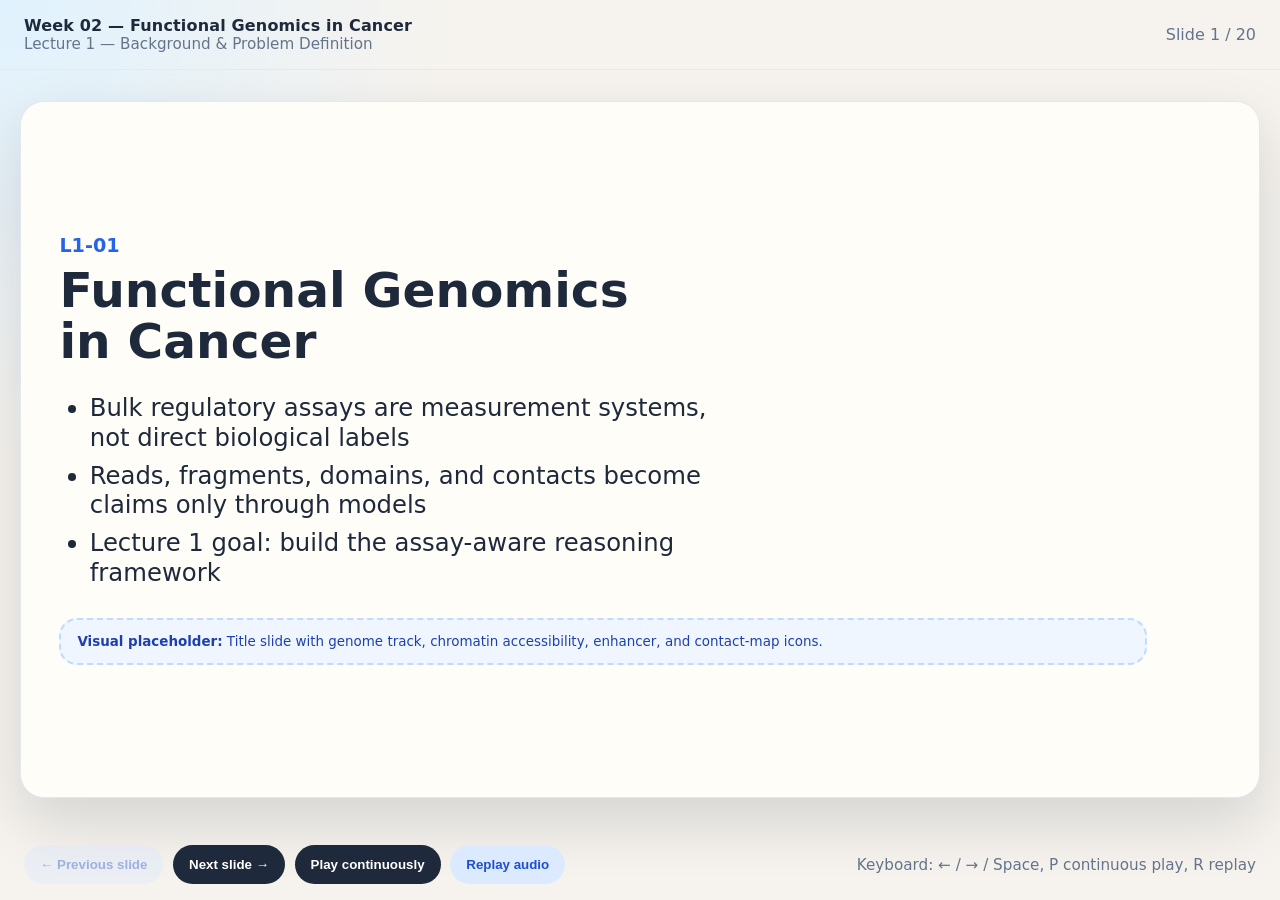
==== commit 389bc728: "Regenerate Week 02 lecture 1 production audio" ====
--- a/08-exports/week-02-functional-genomics/html/lecture-01/index.html
+++ b/08-exports/week-02-functional-genomics/html/lecture-01/index.html
@@ -29,7 +29,7 @@
       <div class="meta">Keyboard: ← / → / Space, P continuous play, R replay</div>
     </footer>
   </div>
-  <script>window.LECTURE_DECK = {"module": "Week 02 — Functional Genomics in Cancer", "lecture": "Lecture 1 — Background & Problem Definition", "sourceSlideText": "04-slides/week-02-functional-genomics/slide-text.md", "sourceScript": "05-scripts/week-02-functional-genomics/lecture-01-script.md", "audioManifest": "06-audio/week-02-functional-genomics/audio-manifest.md", "slides": [{"id": "L1-01", "title": "Functional Genomics in Cancer", "steps": [{"type": "bullet", "text": "Week 02: bulk regulatory assays as computational measurement systems"}, {"type": "bullet", "text": "From biased molecular readouts to defensible regulatory claims"}, {"type": "bullet", "text": "Core question: what can we infer from peaks, fragments, domains, and contacts?"}], "visual": {"type": "placeholder", "description": "Title slide with simple icons for sequencing reads, chromatin, enhancer, and contact map."}, "audio": "assets/audio/week02_lecture01_L1-01.mp3", "transcript": "Today we start the functional genomics module. The theme is simple but important: these assays do not directly tell us “this is an enhancer,” “this transcription factor is active,” or “this loop is causal.” They give us molecular readouts — reads, fragments, domains, or contact counts — and we have to turn those readouts into regulatory claims.\n\nSo this is not mainly a tour of software names. We will talk about tools, but the deeper goal is to understand what problem each tool is trying to solve. A peak caller, a domain caller, a footprinting method, and a loop caller all encode assumptions about the assay and about the background signal.\n\nBy the end of the week, I want you to be able to look at a regulatory genomics result in a cancer paper and ask: what exactly was measured, what model converted that measurement into a call, and how strong is the evidence for the biological interpretation?", "sources": ["Module synthesis; no single source required."]}, {"id": "L1-02", "title": "Why mutations are not enough", "steps": [{"type": "bullet", "text": "Many cancer mechanisms are regulatory, not coding-only"}, {"type": "bullet", "text": "Lineage state, enhancer activation, TF rewiring, and 3D regulatory context can shape tumor behavior"}, {"type": "bullet", "text": "Functional genomics helps explain *when* and *where* the genome is active"}], "visual": {"type": "placeholder", "description": "Regulatory mechanism map: mutation list → regulatory state → phenotype."}, "audio": "assets/audio/week02_lecture01_L1-02.mp3", "transcript": "Cancer genomics often starts with mutations: point mutations, copy number changes, structural variants. Those are essential, but they do not explain everything. Two tumors can have similar coding alterations and very different cell states. A tumor can change lineage program, immune visibility, enhancer activity, or transcription factor dependence without a simple new coding mutation.\n\nThat is where functional genomics enters. These assays ask when and where the genome is active. Which promoters are open? Which enhancers are active? Which transcription factors are bound? Which regulatory regions physically contact candidate target genes?\n\nIn cancer, this matters for several recurring mechanisms. In pan-cancer ATAC-seq, accessibility maps reveal regulatory programs and subtype structure. In prostate cancer, the androgen receptor can be redistributed across a new cistrome during tumorigenesis. In neuroblastoma, super-enhancer landscapes help define regulatory cell states. In enhancer hijacking, the coding sequence of an oncogene may be unchanged, but a structural rearrangement moves it into a new regulatory neighborhood.\n\nSo the mutation list is not the whole mechanism. Functional genomics gives us evidence about regulatory state.", "sources": ["S011", "S012", "S016-S019"]}, {"id": "L1-03", "title": "Three questions before software", "steps": [{"type": "bullet", "text": "What is the observed statistical object?"}, {"type": "bullet", "text": "What is signal versus background?"}, {"type": "bullet", "text": "How do we know the call is reproducible and biologically interpretable?"}], "visual": {"type": "placeholder", "description": "Three-question triangle: assay → model → evidence."}, "audio": "assets/audio/week02_lecture01_L1-03.mp3", "transcript": "Before choosing a tool, I want you to ask three questions.\n\nFirst: what is the observed statistical object? Is it a pileup of ChIP-seq reads? Paired-end ATAC fragments? A sparse contact matrix? These are not interchangeable.\n\nSecond: what is signal versus background? A peak only means something relative to an expected background. That background may depend on mappability, GC content, chromatin accessibility, local copy number, enzyme bias, or genomic distance.\n\nThird: how do we know the call is reproducible and biologically interpretable? A tall pileup in one sample is not enough. We need quality control, replicate consistency, calibration, and ideally some orthogonal evidence.\n\nIf you keep these three questions in mind, the rest of the week becomes much easier. Different tools are different answers to these questions.", "sources": ["S001", "S007", "S013-S015"], "ordered": true}, {"id": "L1-04", "title": "Assay families produce different objects", "steps": [{"type": "bullet", "text": "ChIP-seq: target-enriched fragments"}, {"type": "bullet", "text": "ATAC-seq: accessible fragments with nucleosome-scale structure"}, {"type": "bullet", "text": "CUT&RUN/CUT&Tag: tethered low-background signal"}, {"type": "bullet", "text": "Hi-C/HiChIP-like assays: sparse chromatin contact counts"}], "visual": {"type": "placeholder", "description": "W02-A001 / prompt-based visual draft: assay comparison."}, "audio": "assets/audio/week02_lecture01_L1-04.mp3", "transcript": "Here are four major families we will use throughout the module.\n\nChIP-seq enriches DNA fragments associated with a target protein or histone mark. The output is usually a genomic enrichment track, and we often summarize it as peaks or domains.\n\nATAC-seq uses Tn5 transposase to insert into accessible chromatin. The output is a collection of paired-end fragments. Those fragments tell us about accessibility, but their lengths also carry information about nucleosome structure.\n\nCUT&RUN and CUT&Tag use tethered enzymes to cut or tag DNA near a target. These assays often have lower background and different signal geometry from classical ChIP-seq.\n\nFinally, Hi-C, HiChIP, PLAC-seq, and related assays measure pairs of genomic loci that are close in 3D space. Their output is a contact map or a list of contact counts, not a simple one-dimensional peak track.\n\nThe key point is that assay chemistry defines the statistical object. You cannot responsibly analyze all of these as if they were the same kind of signal.", "sources": ["S001", "S004", "S006", "S010"]}, {"id": "L1-05", "title": "ChIP-seq and CUT assays are enrichment experiments", "steps": [{"type": "bullet", "text": "ChIP-seq enriches DNA fragments associated with a target protein or mark"}, {"type": "bullet", "text": "CUT assays localize cleavage or tagmentation near the target"}, {"type": "bullet", "text": "Both produce genomic signal tracks that must be compared against expected background"}], "visual": {"type": "placeholder", "description": "Enrichment track with target-bound loci and background reads."}, "audio": "assets/audio/week02_lecture01_L1-05.mp3", "transcript": "ChIP-seq and CUT assays both produce enrichment signals along the genome, but they get there differently.\n\nIn ChIP-seq, we fragment chromatin, use an antibody to enrich DNA associated with a protein or histone mark, and then sequence the enriched fragments. In CUT&RUN or CUT&Tag, an enzyme is targeted near a protein of interest and cuts or tags nearby DNA.\n\nIn both cases, the visual output can look deceptively simple: a genome browser track with hills and valleys. But those hills are not self-interpreting. A tall region may reflect true binding, broad chromatin state, local background, antibody behavior, mappability artifacts, or other biases.\n\nThat is why peak calling is a statistical problem. We are not just looking for tall piles of reads; we are asking which regions are enriched beyond what we expect under an appropriate background model.", "sources": ["S001", "S006", "S007"]}, {"id": "L1-06", "title": "ATAC-seq measures accessibility and structure", "steps": [{"type": "bullet", "text": "Tn5 inserts preferentially into accessible chromatin"}, {"type": "bullet", "text": "Paired-end fragment lengths encode nucleosome-free and nucleosome-associated DNA"}, {"type": "bullet", "text": "Accessibility is a measurement, not automatically a regulatory function"}], "visual": {"type": "placeholder", "description": "Fragment-size ladder: short, mono-nucleosome, di-nucleosome fragments."}, "audio": "assets/audio/week02_lecture01_L1-06.mp3", "transcript": "ATAC-seq is often described as measuring open chromatin, and that is a useful shorthand. But computationally, ATAC-seq gives us more than a one-dimensional accessibility track.\n\nTn5 inserts into accessible DNA. With paired-end sequencing, we observe fragments of different lengths. Very short fragments tend to represent nucleosome-free DNA. Longer fragments can represent mono-nucleosome or di-nucleosome protected DNA.\n\nThat means the fragment length distribution itself carries biological structure. Later, when we discuss HMMRATAC, we will see a method that explicitly uses these fragment classes to model chromatin states.\n\nBut we should also be careful. Accessibility is a measurement. It does not automatically mean a region is an active enhancer, and it does not automatically tell us which transcription factor is bound.", "sources": ["S004", "S005"]}, {"id": "L1-07", "title": "Contact assays are sparse and distance-biased", "steps": [{"type": "bullet", "text": "Contact assays observe pairs of genomic loci, not direct regulatory causality"}, {"type": "bullet", "text": "Nearby loci contact more often by default"}, {"type": "bullet", "text": "Distance-aware null models are essential for loop interpretation"}], "visual": {"type": "placeholder", "description": "Contact matrix plus genomic-distance decay curve."}, "audio": "assets/audio/week02_lecture01_L1-07.mp3", "transcript": "Contact assays measure pairs of genomic loci. In Hi-C, HiChIP, PLAC-seq, and related methods, the basic observation is that two loci were close enough in the nucleus to be ligated and sequenced as a pair.\n\nThis is powerful, because enhancer activity often depends on long-range regulatory relationships. But contact data are strongly biased by genomic distance. Loci that are close along the linear genome contact each other more often by default. So a contact count is not meaningful without an expectation model.\n\nThis is why methods like FitHiC2 and MAPS focus on distance-aware significance. The question is not simply whether two loci contact. The question is whether they contact more often than expected, given distance, capture design, and assay context.\n\nAnd even then, a contact is not proof of regulation. It is physical proximity evidence.", "sources": ["S010", "S012"]}, {"id": "L1-08", "title": "Background is structured", "steps": [{"type": "bullet", "text": "Genomic background varies by mappability, GC content, chromatin state, and local copy/context"}, {"type": "bullet", "text": "Some regions repeatedly show anomalous signal across assays"}, {"type": "bullet", "text": "Filtering and background modeling are part of the biological claim"}], "visual": {"type": "placeholder", "description": "Structured background cartoon with blacklist-like artifact region."}, "audio": "assets/audio/week02_lecture01_L1-08.mp3", "transcript": "One of the most important ideas in this module is that background varies across the genome.\n\nSome regions are easier to map. Some regions have unusual GC content. Some regions are open or repetitive in ways that create signal in many assays. Some regions repeatedly show anomalous enrichment and are captured in resources like the ENCODE blacklist.\n\nSo if we say “this is a peak,” we should ask: a peak relative to what? Relative to a genome-wide constant? Relative to nearby local background? Relative to an input control? Relative to a replicate? Relative to a distance-matched contact expectation?\n\nMACS is a classic example because it made local background modeling central to ChIP-seq peak calling. The deeper lesson is not just MACS itself; the lesson is that background estimation is part of the biological claim.", "sources": ["S001", "S014"]}, {"id": "L1-09", "title": "Controls are models, not magic", "steps": [{"type": "bullet", "text": "Input/control tracks estimate expected non-target signal"}, {"type": "bullet", "text": "Controls reduce artifacts but introduce their own assumptions"}, {"type": "bullet", "text": "Assay-specific controls differ across ChIP-seq, CUT assays, ATAC-seq, and contact assays"}], "visual": {"type": "placeholder", "description": "Signal track over control/background track."}, "audio": "assets/audio/week02_lecture01_L1-09.mp3", "transcript": "It is tempting to think that a control track solves the background problem. It helps, but it does not eliminate modeling.\n\nAn input control in ChIP-seq estimates non-target signal from fragmentation, sequencing, copy number, and genomic biases. But it may not perfectly match the immunoprecipitated sample. CUT assays may have different background properties. ATAC-seq often does not have the same kind of input control. Contact assays require their own distance and capture-aware expectations.\n\nSo controls reduce artifacts, but they also encode assumptions. What is the control supposed to represent? What biases does it capture? What biases does it miss?\n\nWhen you read a paper, do not just ask whether there was a control. Ask whether the control matches the statistical problem.", "sources": ["S001", "S006", "S007"]}, {"id": "L1-10", "title": "Reproducibility is part of the model", "steps": [{"type": "bullet", "text": "QC: library complexity, FRiP, TSS enrichment, cross-correlation, blacklist filtering"}, {"type": "bullet", "text": "Replicate consistency asks whether ranked calls are stable"}, {"type": "bullet", "text": "A peak without reproducibility evidence is only a candidate"}], "visual": {"type": "placeholder", "description": "QC gate diagram."}, "audio": "assets/audio/week02_lecture01_L1-10.mp3", "transcript": "Quality control is often presented as a checklist, but it is more than that. It determines how much confidence we should place in the calls.\n\nFor these assays, common QC concepts include library complexity, fraction of reads in peaks, TSS enrichment for ATAC-seq, strand cross-correlation for ChIP-seq, blacklist filtering, and replicate consistency.\n\nReplicate consistency is especially important. IDR-style thinking asks whether highly ranked calls are reproducible across replicates. That is different from simply asking whether two peak lists overlap by eye.\n\nThe practical lesson is this: a peak without reproducibility evidence is still only a candidate. It may be interesting, but it is not yet a strong regulatory claim.", "sources": ["S002", "S007", "S013", "S014"]}, {"id": "L1-11", "title": "Regulatory annotation is evidence aggregation", "steps": [{"type": "bullet", "text": "Peaks, motifs, histone marks, accessibility, expression, and contacts are evidence layers"}, {"type": "bullet", "text": "Candidate regulatory elements are not automatically causal enhancers"}, {"type": "bullet", "text": "Strong claims require multiple consistent evidence types"}], "visual": {"type": "placeholder", "description": "Evidence stack: peak → mark → motif → contact → expression → perturbation."}, "audio": "assets/audio/week02_lecture01_L1-11.mp3", "transcript": "Regulatory annotation is not a single measurement. It is evidence aggregation.\n\nA region may be accessible. It may have H3K27ac. It may contain a transcription factor motif. It may contact a promoter. Its accessibility may correlate with gene expression. Each of these is an evidence layer.\n\nResources like ENCODE SCREEN and the cCRE registry formalize this idea by integrating accessibility, histone marks, CTCF, and other evidence. Cistrome resources do something related for public chromatin profiles and cancer regulatory hypotheses.\n\nBut even when multiple layers agree, we should keep language careful. “Candidate enhancer” is different from “validated enhancer.” “Contacted gene” is different from “causal target gene.” Stronger claims require stronger evidence, especially perturbation evidence.", "sources": ["S008-S010"]}, {"id": "L1-12", "title": "Lecture 1 synthesis", "steps": [{"type": "bullet", "text": "Define the assay object"}, {"type": "bullet", "text": "Model signal against structured background"}, {"type": "bullet", "text": "Require reproducibility before biological interpretation"}, {"type": "bullet", "text": "Carry these rules into every method and case study"}], "visual": {"type": "placeholder", "description": "Summary triangle: assay → model → evidence."}, "audio": "assets/audio/week02_lecture01_L1-12.mp3", "transcript": "The main message today is that functional genomics is assay-aware statistical reasoning.\n\nFirst, define the assay object. Are we modeling enriched fragments, accessible fragments, broad domains, footprints, or contact counts?\n\nSecond, model signal against structured background. The genome is not a uniform null distribution, and different assays create different artifacts.\n\nThird, require reproducibility before interpretation. QC, replicate consistency, blacklist filtering, calibration, and orthogonal evidence all determine how strong the claim can be.\n\nAnd finally, interpret regulatory biology as evidence integration. Peaks, motifs, histone marks, accessibility, contacts, and expression are pieces of a model. They are not automatically proof by themselves.\n\nIn Lecture 2, we will apply this framework to specific method families: MACS, SICER, HMMRATAC, footprinting, CUT peak callers, contact callers, and verification strategies.", "sources": ["S001-S015"]}]};</script>
+  <script>window.LECTURE_DECK = {"module": "Week 02 — Functional Genomics in Cancer", "lecture": "Lecture 1 — Background & Problem Definition", "sourceSlideText": "04-slides/week-02-functional-genomics/slide-text.md", "sourceScript": "05-scripts/week-02-functional-genomics/lecture-01-script.md", "audioManifest": "06-audio/week-02-functional-genomics/audio-manifest.md", "slides": [{"id": "L1-01", "title": "Functional Genomics in Cancer", "steps": [{"type": "bullet", "text": "Bulk regulatory assays are measurement systems, not direct biological labels"}, {"type": "bullet", "text": "Reads, fragments, domains, and contacts become claims only through models"}, {"type": "bullet", "text": "Lecture 1 goal: build the assay-aware reasoning framework"}], "visual": {"type": "placeholder", "description": "Title slide with genome track, chromatin accessibility, enhancer, and contact-map icons."}, "audio": "assets/audio/week02_lecture01_L1-01.mp3", "transcript": "Today we start Week 2, functional genomics in cancer. The most important message for this lecture is that regulatory genomics assays are measurement systems. They do not directly hand us labels like active enhancer, causal transcription factor, or oncogenic loop. They give us molecular observations: sequencing reads, paired fragments, enriched domains, and contact counts. Everything after that is inference.\n\nThat matters because the same genome browser picture can be over-interpreted very easily. A tall ChIP-seq peak can look convincing, but it may reflect target binding, local background, antibody behavior, copy number, mappability, or a broad chromatin state. An ATAC-seq peak can suggest accessibility, but accessibility is not automatically function. A chromatin contact can suggest proximity, but proximity is not automatically regulation.\n\nSo this lecture is not a software tour. We will mention tools, but the deeper goal is to build habits of interpretation. For every result, ask what was measured, what model transformed the measurement into a call, and what evidence supports the biological claim. Those questions will carry into the method-development lecture and then into the cancer case studies.", "sources": ["Module synthesis"]}, {"id": "L1-02", "title": "Why mutations are not enough", "steps": [{"type": "bullet", "text": "Cancer mechanisms are often regulatory, not coding-only"}, {"type": "bullet", "text": "Lineage state, enhancer activity, TF binding, and 3D context shape tumor behavior"}, {"type": "bullet", "text": "Functional genomics asks when and where the genome is active"}], "visual": {"type": "placeholder", "description": "Mechanism map: mutation list plus regulatory state leading to phenotype."}, "audio": "assets/audio/week02_lecture01_L1-02.mp3", "transcript": "Cancer genomics often begins with mutation calls: point mutations, copy-number changes, structural variants, and fusions. Those are essential. But they are not the full explanation of cancer behavior. Two tumors can share similar coding alterations and still occupy very different cell states. A tumor can change lineage program, immune visibility, enhancer activity, or transcription-factor dependence without acquiring a clean new coding mutation that explains the shift.\n\nFunctional genomics fills that gap by asking when and where the genome is active. Which promoters and enhancers are open? Which transcription factors are bound? Which chromatin domains look active or repressed? Which distal regulatory elements physically contact candidate target genes? These questions connect genotype to regulatory state.\n\nIn cancer, this is not abstract. Pan-cancer ATAC-seq reveals subtype-specific accessibility programs. Prostate tumors can rewire the androgen receptor cistrome. Neuroblastoma can occupy super-enhancer-associated regulatory states. Enhancer hijacking can activate an oncogene without changing its coding sequence. So the mutation list is a starting point, but functional genomics helps explain regulatory mechanism.", "sources": ["S011", "S012", "S016-S019"]}, {"id": "L1-03", "title": "Three questions before software", "steps": [{"type": "bullet", "text": "What is the observed statistical object?"}, {"type": "bullet", "text": "What is signal versus background?"}, {"type": "bullet", "text": "What evidence makes the call reproducible and interpretable?"}], "visual": {"type": "placeholder", "description": "Triangle linking assay object, background model, and evidence standard."}, "audio": "assets/audio/week02_lecture01_L1-03.mp3", "transcript": "Before choosing a tool, I want you to ask three questions. First, what is the observed statistical object? Is it a pileup of ChIP-seq reads, paired-end ATAC fragments, a broad histone-mark domain, a motif-centered cut-site pattern, or a sparse contact matrix? These objects are not interchangeable, and treating them as interchangeable is the beginning of many bad analyses.\n\nSecond, what is signal versus background? A peak is only meaningful relative to an expectation. That expectation may depend on mappability, GC content, open chromatin, local copy number, antibody behavior, transposase bias, enzyme tethering, or genomic distance. A flat background model is often too simple for cancer regulatory data.\n\nThird, how do we know the call is reproducible and biologically interpretable? A tall pileup in one sample is not enough. We need quality control, replicate consistency, calibration, and ideally orthogonal evidence. If you keep these three questions in mind, the rest of this module becomes easier: different methods are different answers to the same interpretive problem.", "sources": ["S001", "S007", "S013-S015"]}, {"id": "L1-04", "title": "Assay chemistry defines the data object", "steps": [{"type": "bullet", "text": "ChIP-seq enriches target-associated fragments"}, {"type": "bullet", "text": "ATAC-seq samples accessible fragments and fragment lengths"}, {"type": "bullet", "text": "CUT assays create tethered low-background signal"}, {"type": "bullet", "text": "Contact assays count pairs of nearby loci"}], "visual": {"type": "placeholder", "description": "Four-panel assay comparison: ChIP-seq, ATAC-seq, CUT&Tag/CUT&RUN, and Hi-C/HiChIP."}, "audio": "assets/audio/week02_lecture01_L1-04.mp3", "transcript": "The first discipline is to let assay chemistry define the computational object. ChIP-seq starts with crosslinked or native chromatin, fragments it, enriches DNA associated with a target protein or histone mark, and produces a one-dimensional enrichment profile. We often summarize that profile as peaks or domains.\n\nATAC-seq is different. Tn5 transposase inserts into accessible DNA, and with paired-end sequencing we observe fragments of different lengths. The short fragments and nucleosome-length fragments carry different information about chromatin structure.\n\nCUT&RUN and CUT&Tag are different again. They tether an enzyme near the target and generate localized cleavage or tagmentation signal, often with lower background and sharper signal geometry than classical ChIP-seq.\n\nContact assays, including Hi-C and HiChIP-like methods, observe pairs of genomic loci that were close in three-dimensional space. Their object is not a peak track but a contact count or contact matrix. The takeaway is simple: assay chemistry determines what random variable we model.", "sources": ["S001", "S004", "S006", "S010"]}, {"id": "L1-05", "title": "Genome tracks can mislead", "steps": [{"type": "bullet", "text": "A browser track is a visualization, not an inference result"}, {"type": "bullet", "text": "Similar-looking tracks can come from different assays and biases"}, {"type": "bullet", "text": "Interpretation requires knowing the assay and expected background"}], "visual": {"type": "placeholder", "description": "Two similar genome-browser tracks annotated as different underlying assay objects."}, "audio": "assets/audio/week02_lecture01_L1-05.mp3", "transcript": "Genome browser tracks are powerful, but they are also dangerous. They make different assays look more similar than they really are. A ChIP-seq track, an ATAC-seq track, a CUT&Tag track, and an input-control track can all appear as hills and valleys over the genome. Visually, they invite the same interpretation: high means important, low means unimportant.\n\nBut the underlying measurements are different. In ChIP-seq, height reflects enriched fragments associated with an antibody target. In ATAC-seq, height reflects transposase-accessible DNA. In CUT assays, signal depends on tethered enzyme activity and cleavage or tagmentation behavior. Some regions show anomalous signal across many assays because of mappability, repeats, or other artifacts.\n\nSo the browser view is not the analysis. It is a useful visualization of data after many assumptions have already entered. When students read a paper, they should ask what assay produced the track, what normalization was applied, what background was expected, and whether the visible pattern survived a formal calling and reproducibility procedure.", "sources": ["S001", "S004", "S006", "S014"]}, {"id": "L1-06", "title": "Enrichment assays ask: enriched over what?", "steps": [{"type": "bullet", "text": "ChIP-seq and CUT assays produce target-centered enrichment signal"}, {"type": "bullet", "text": "Peak calling compares observed signal to an expected background"}, {"type": "bullet", "text": "The biological claim depends on the background model"}], "visual": {"type": "placeholder", "description": "Signal track over local/input background with called enriched region."}, "audio": "assets/audio/week02_lecture01_L1-06.mp3", "transcript": "ChIP-seq and CUT-based assays are enrichment experiments. In ChIP-seq, we enrich DNA fragments associated with a protein or histone mark. In CUT&RUN and CUT&Tag, we localize cleavage or tagmentation near a target. In both cases, the biological story begins with enrichment: more signal here than expected.\n\nBut that phrase, more than expected, is doing most of the work. Expected under what model? A genome-wide background? A local background? An input control? A sparse background appropriate for CUT&RUN? A broad-domain expectation for a histone mark? These choices change which regions are called and how confident we are.\n\nMACS is a classic example because it made local background central for ChIP-seq peak calling. SEACR and GoPeaks illustrate that CUT assays may need different assumptions because their signal and background structure differ. So when we say a peak is significant, we are really saying it is significant under a particular model of enrichment and background.", "sources": ["S001", "S006", "S007"]}, {"id": "L1-07", "title": "Peak shape is biological and statistical", "steps": [{"type": "bullet", "text": "TF binding often creates narrow focal enrichment"}, {"type": "bullet", "text": "Histone marks can form broad domains"}, {"type": "bullet", "text": "The wrong peak-shape model changes the biological story"}], "visual": {"type": "placeholder", "description": "Comparison of narrow TF peak, broad histone domain, and mixed signal track."}, "audio": "assets/audio/week02_lecture01_L1-07.mp3", "transcript": "Not all peaks have the same shape, and shape is both biological and statistical. A transcription factor often produces focal enrichment around binding sites. A histone modification such as H3K27ac may appear around active enhancers and promoters, while marks such as H3K27me3 or H3K36me3 can occupy broader domains. CUT&Tag histone-mark data can also produce patterns that differ from classical ChIP-seq.\n\nThis is why one peak caller is not appropriate for every assay or target. MACS-style reasoning is very effective for many narrow enrichment events. SICER was designed for broader spatial clustering of histone-mark enrichment. GoPeaks was motivated in part by peak calling for CUT&Tag histone modifications.\n\nThe biological consequence is important. If we force a broad regulatory domain into a narrow-peak model, we may fragment the biology. If we use a broad-domain model on focal TF binding, we may blur precise binding events. Method choice encodes a hypothesis about signal shape.", "sources": ["S001", "S003", "S006"]}, {"id": "L1-08", "title": "ATAC-seq is accessibility plus fragment structure", "steps": [{"type": "bullet", "text": "Tn5 inserts into accessible chromatin"}, {"type": "bullet", "text": "Fragment lengths separate nucleosome-free and nucleosomal DNA"}, {"type": "bullet", "text": "Accessibility alone is not proof of regulatory function"}], "visual": {"type": "placeholder", "description": "ATAC fragment-size ladder: short NFR, mononucleosome, dinucleosome fragments."}, "audio": "assets/audio/week02_lecture01_L1-08.mp3", "transcript": "ATAC-seq is often summarized as open chromatin, but computationally it is richer than a simple accessibility track. Tn5 inserts into accessible DNA. With paired-end sequencing, we observe fragment lengths. Very short fragments tend to come from nucleosome-free DNA, while longer fragments reflect mono-nucleosome or di-nucleosome protected DNA.\n\nThat fragment structure matters. HMMRATAC explicitly uses different fragment classes to infer chromatin states from ATAC-seq. It treats the data not as one undifferentiated pileup, but as multiple coverage layers that together describe nucleosome-free and nucleosome-associated regions.\n\nAt the same time, we should be careful with interpretation. Accessibility is a measurement, not a final annotation. An accessible locus may be a promoter, enhancer, insulator, poised element, artifact, or cell-mixture signal. It does not automatically tell us which transcription factor is bound or whether the region is functional. ATAC-seq is powerful because it gives an entry point into regulatory state, but it still requires modeling and evidence integration.", "sources": ["S004", "S005"]}, {"id": "L1-09", "title": "Motifs and footprints are not the same as binding", "steps": [{"type": "bullet", "text": "Motif occurrence means sequence potential"}, {"type": "bullet", "text": "Footprints use cut-site patterns around motifs"}, {"type": "bullet", "text": "Tn5 bias and chromatin context complicate occupancy claims"}], "visual": {"type": "placeholder", "description": "Motif site with ATAC cut-site pattern and bias correction layer."}, "audio": "assets/audio/week02_lecture01_L1-09.mp3", "transcript": "A common temptation in ATAC-seq analysis is to move too quickly from accessibility to transcription-factor binding. We need to separate three ideas. Motif occurrence means the sequence could be recognized by a transcription factor. Footprinting means the cut-site pattern around that motif may show protection or altered accessibility. Actual binding or occupancy is a stronger claim.\n\nThe problem is that Tn5 does not cut uniformly. Sequence bias, local chromatin context, and enzyme behavior shape the cut pattern. A footprinting method therefore has to distinguish a true occupancy-related pattern from technical bias and from generic accessibility.\n\nMethods such as TOBIAS are useful teaching examples because they explicitly model bias-aware ATAC footprinting. But the larger lesson is about language. Motif enriched, footprint detected, and transcription factor bound should not be treated as synonyms. In cancer, where cell states and copy-number changes can be complex, careful language matters even more.", "sources": ["S005"]}, {"id": "L1-10", "title": "Contact assays measure proximity, not causality", "steps": [{"type": "bullet", "text": "Hi-C and HiChIP-like assays observe pairs of loci"}, {"type": "bullet", "text": "Contact frequency is strongly distance-dependent"}, {"type": "bullet", "text": "A significant contact is spatial evidence, not proof of regulation"}], "visual": {"type": "placeholder", "description": "Contact matrix beside distance-decay curve and enhancer-promoter cartoon."}, "audio": "assets/audio/week02_lecture01_L1-10.mp3", "transcript": "Contact assays move us from one-dimensional genome tracks into three-dimensional genome organization. Hi-C, HiChIP, PLAC-seq, and related methods observe pairs of loci that were close enough in the nucleus to be ligated and sequenced. That is extremely valuable because many regulatory elements act over distance.\n\nBut contact data have a dominant background: genomic distance. Loci that are nearby along the linear genome tend to contact more often. Capture design, restriction sites, sequencing depth, mappability, and chromatin state also affect contact counts. So a raw contact count is hard to interpret by itself.\n\nThis is why methods such as FitHiC2 and MAPS use distance-aware or assay-aware models to call significant contacts. Even then, the language should be cautious. A contact provides spatial linkage evidence. It does not prove that the enhancer regulates the gene, or that disrupting the contact would change expression. For causal claims, we need additional evidence.", "sources": ["S010", "S012"]}, {"id": "L1-11", "title": "Cancer genomes make background harder", "steps": [{"type": "bullet", "text": "Copy number and rearrangements alter local signal expectations"}, {"type": "bullet", "text": "Mappability and blacklist regions can mimic enrichment"}, {"type": "bullet", "text": "Tumor purity and cell mixture change apparent regulatory state"}], "visual": {"type": "placeholder", "description": "Cancer genome background cartoon: amplified locus, rearrangement, artifact region, mixed cells."}, "audio": "assets/audio/week02_lecture01_L1-11.mp3", "transcript": "Cancer data make background modeling harder than many textbook examples. Tumors have copy-number gains and losses. Amplified regions can create more reads even when the underlying regulatory activity is not proportionally higher. Structural rearrangements can move regulatory elements into new neighborhoods. Tumor purity and stromal or immune admixture can make a bulk signal look like a tumor-intrinsic state when it is partly a mixture of cells.\n\nThere are also general genomic artifacts. Some regions are difficult to map or repeatedly show anomalous signal in many sequencing assays. The ENCODE blacklist is a practical response to that problem: it identifies regions that can create misleading high signal across experiments.\n\nSo in cancer functional genomics, background is not just a technical nuisance. It is part of the biological and statistical model. If we ignore copy number, mappability, cell mixture, or local genomic context, we can convert artifacts into apparently compelling regulatory stories.", "sources": ["S001", "S014", "S011"]}, {"id": "L1-12", "title": "Controls help, but they are models", "steps": [{"type": "bullet", "text": "Input/control tracks estimate non-target signal"}, {"type": "bullet", "text": "Controls reduce artifacts but introduce assumptions"}, {"type": "bullet", "text": "Different assay families require different control logic"}], "visual": {"type": "placeholder", "description": "Target signal track aligned with input/control and residual enrichment."}, "audio": "assets/audio/week02_lecture01_L1-12.mp3", "transcript": "Controls are essential, but they are not magic. An input control in ChIP-seq estimates non-target signal from fragmentation, sequencing, copy number, mappability, and genomic background. It helps distinguish target-associated enrichment from general genomic bias.\n\nBut a control also has assumptions. Does the input sample match the ChIP sample well? Does it capture the same copy-number landscape? Does it represent local chromatin accessibility or only generic sequencing background? CUT&RUN and CUT&Tag have different background behavior, so the right control strategy may differ. ATAC-seq often does not have a direct input-control equivalent. Contact assays require distance and capture-aware expectations rather than a simple one-dimensional input track.\n\nTherefore, when reading a paper, do not ask only whether a control exists. Ask what the control is supposed to represent, what biases it captures, what biases it misses, and how the method uses it. Control choice is a modeling decision.", "sources": ["S001", "S006", "S007"]}, {"id": "L1-13", "title": "QC is evidence, not paperwork", "steps": [{"type": "bullet", "text": "Library complexity, FRiP, TSS enrichment, and cross-correlation measure data quality"}, {"type": "bullet", "text": "Blacklist filtering removes recurrent artifacts"}, {"type": "bullet", "text": "QC determines whether downstream claims are credible"}], "visual": {"type": "placeholder", "description": "QC gate diagram from raw reads to interpretable regulatory calls."}, "audio": "assets/audio/week02_lecture01_L1-13.mp3", "transcript": "Quality control is often treated as administrative paperwork, but it is actually part of the evidence. If the library has low complexity, then apparent peaks may reflect duplication rather than biology. If ATAC-seq has poor TSS enrichment, then the assay may not be capturing accessible regulatory structure well. If ChIP-seq lacks the expected strand cross-correlation pattern, the protein-binding signal may be weak or noisy.\n\nFRiP, the fraction of reads in peaks, is another useful but context-dependent summary. Blacklist filtering removes regions that repeatedly create artifacts. ENCODE-style pipelines are useful examples not because they are perfect for every context, but because they make QC, provenance, and reproducible processing explicit.\n\nThe practical message is that QC is not separate from interpretation. A regulatory claim built on poor-quality data should be weaker. A result that passes thoughtful QC and remains stable through filtering has a stronger evidentiary foundation.", "sources": ["S002", "S007", "S014"]}, {"id": "L1-14", "title": "Replicates test stability of ranked evidence", "steps": [{"type": "bullet", "text": "Replicates ask whether calls are stable, not just present"}, {"type": "bullet", "text": "IDR-style thinking focuses on rank consistency"}, {"type": "bullet", "text": "A single-sample peak is a candidate, not a durable claim"}], "visual": {"type": "placeholder", "description": "Two replicate ranked peak lists converging into reproducible calls."}, "audio": "assets/audio/week02_lecture01_L1-14.mp3", "transcript": "Replicates are not just a box to check. They test whether the evidence is stable. Two peak lists can overlap, but overlap alone may not capture whether the strongest signals are reproducible. IDR-style thinking, developed for high-throughput experiments and adopted in ENCODE-style workflows, focuses on rank consistency across replicates.\n\nThis is especially important because functional genomics produces many candidate regions. Some are strong, stable, and biologically plausible. Others are marginal, sample-specific, or technical. Replicates help us separate robust signal from fragile signal.\n\nFor students, the language matters. A peak observed in one sample is a candidate. A peak supported by good QC and reproducible rank behavior is stronger. A regulatory element supported across assays, cohorts, and perturbation evidence is stronger still. Reproducibility is therefore not an afterthought. It is one of the steps that turns a readout into a claim.\n\nThink of this as asking whether the experiment can find the same strongest regions twice. If the answer is no, then downstream motif analysis, enhancer annotation, and target-gene linking are all standing on unstable ground.", "sources": ["S013", "S007"]}, {"id": "L1-15", "title": "Significance is not always calibrated", "steps": [{"type": "bullet", "text": "Peak-caller scores depend on model assumptions"}, {"type": "bullet", "text": "Nominal P values can be miscalibrated"}, {"type": "bullet", "text": "Calibration affects how confidently we rank and compare calls"}], "visual": {"type": "placeholder", "description": "Nominal versus calibrated significance curve for peak calls."}, "audio": "assets/audio/week02_lecture01_L1-15.mp3", "transcript": "Even after peak calling, we should be careful with significance. A peak caller reports scores or P values under a model. If the model assumptions are imperfect, those values may not be well calibrated. In other words, a nominal P value may not correspond to the false-positive behavior we think it does.\n\nRECAP is useful here because it directly addresses calibration of ChIP-seq peak-call significance. The broader lesson is not that one recalibration method solves everything. The lesson is that statistical confidence is itself a model output and should be checked when it becomes central to downstream decisions.\n\nThis matters when we rank enhancers, compare samples, prioritize transcription factors, or choose regions for validation. If the scores are poorly calibrated, we may overstate differences or chase the wrong candidates. Calibration is part of the bridge from signal detection to defensible biological interpretation.\n\nThis is also why calibration is a teaching topic, not a technical footnote. In a cancer study, the top-ranked elements often become the candidates for expensive follow-up experiments, so the ranking system itself needs scrutiny.", "sources": ["S015", "S001"]}, {"id": "L1-16", "title": "Annotation combines imperfect evidence layers", "steps": [{"type": "bullet", "text": "Accessibility, histone marks, motifs, contacts, and expression each answer different questions"}, {"type": "bullet", "text": "Candidate enhancer is not the same as validated enhancer"}, {"type": "bullet", "text": "Strong regulatory claims require consistent evidence"}], "visual": {"type": "placeholder", "description": "Evidence stack: accessibility, mark, motif, contact, expression, perturbation."}, "audio": "assets/audio/week02_lecture01_L1-16.mp3", "transcript": "Regulatory annotation is evidence aggregation. No single assay gives the whole answer. Accessibility suggests that DNA is physically available. H3K27ac can support active enhancer or promoter states. Motifs suggest sequence potential. Contacts suggest spatial proximity. Expression links suggest possible target genes. Perturbation evidence can move the claim closer to function.\n\nResources such as ENCODE SCREEN and the candidate cis-regulatory element registry formalize this idea by integrating multiple evidence types. Cistrome resources help reuse public chromatin data for regulatory hypotheses, including cancer contexts.\n\nBut the language must stay careful. Candidate enhancer is different from validated enhancer. Contacted promoter is different from causal target gene. Motif present is different from transcription factor active. Strong claims require multiple consistent evidence layers, and the strongest claims usually require perturbation or independent validation. This careful vocabulary protects us from turning annotation into overstatement.\n\nFor a student reading the literature, this is one of the most important habits: translate confident biological language back into the actual evidence layers that support it, and notice which layer is missing.", "sources": ["S008", "S009", "S010"]}, {"id": "L1-17", "title": "Bulk assays still matter in the single-cell era", "steps": [{"type": "bullet", "text": "Bulk assays support mature QC, deep coverage, and large cohorts"}, {"type": "bullet", "text": "They build public regulatory resources and priors"}, {"type": "bullet", "text": "Single-cell and spatial assays often reuse concepts learned from bulk"}], "visual": {"type": "placeholder", "description": "Bridge diagram from bulk cohorts to single-cell, spatial, and network modules."}, "audio": "assets/audio/week02_lecture01_L1-17.mp3", "transcript": "It is fair to ask why we spend time on bulk functional genomics when single-cell and spatial methods are so exciting. The answer is that bulk assays still matter. They often provide deeper coverage, mature quality-control standards, clearer replicate designs, and large cohort-scale resources. Many public regulatory atlases and priors were built from bulk or bulk-like assays.\n\nBulk data also teach the core concepts that reappear later. Background modeling, fragment interpretation, peak reproducibility, motif support, and contact significance do not disappear in single-cell or spatial assays. They become harder because the data are sparser and the experimental designs more complex.\n\nSo this lecture is foundational. We are not treating bulk assays as old technology. We are using them as the cleanest place to learn assay-aware statistical reasoning. In later weeks, single-cell, spatial, and network modules will build on the same logic with additional layers of complexity.", "sources": ["S007", "S008", "S009", "S011"]}, {"id": "L1-18", "title": "Cancer case studies use the same logic", "steps": [{"type": "bullet", "text": "Pan-cancer ATAC-seq links accessibility to subtype programs"}, {"type": "bullet", "text": "AR cistrome rewiring shows TF binding can change with tumorigenesis"}, {"type": "bullet", "text": "Enhancer hijacking connects structural variation to regulatory activation"}], "visual": {"type": "placeholder", "description": "Three mini-case panels: pan-cancer ATAC, AR cistrome, enhancer hijacking."}, "audio": "assets/audio/week02_lecture01_L1-18.mp3", "transcript": "The same interpretive framework explains many cancer case studies. In pan-cancer ATAC-seq, accessibility profiles across hundreds of tumors reveal regulatory elements, subtype programs, risk-locus activity, and noncoding regulatory states. The key is not just that peaks exist, but that accessibility patterns are processed, compared, and interpreted across tumor contexts.\n\nIn prostate cancer, androgen receptor binding can be extensively reprogrammed during tumorigenesis. That case teaches that transcription-factor binding is not fixed by the genome sequence alone. It depends on chromatin context, cooperating factors, and cancer state.\n\nEnhancer hijacking provides another example. A structural variant can move an oncogene into a new regulatory neighborhood, activating expression without changing the coding sequence. But proving that story requires integrating structural variation, enhancer evidence, gene expression, and often additional validation. The case studies are different, but the reasoning is the same: assay object, background model, reproducibility, and evidence integration.\n\nThese examples also show why this module comes early in the course. Later computational models often start from regulatory features, but those features are only as reliable as the assays and assumptions used to create them.", "sources": ["S011", "S016", "S018", "S019"]}, {"id": "L1-19", "title": "What not to overclaim", "steps": [{"type": "bullet", "text": "Peak ≠ enhancer"}, {"type": "bullet", "text": "Motif ≠ binding"}, {"type": "bullet", "text": "Contact ≠ regulation"}, {"type": "bullet", "text": "Correlation ≠ causal target gene"}], "visual": {"type": "placeholder", "description": "Four caution cards translating common shorthand into careful language."}, "audio": "assets/audio/week02_lecture01_L1-19.mp3", "transcript": "Let’s make the caution explicit. A peak is not automatically an enhancer. It is an enriched or accessible genomic region under a model. A motif is not automatically binding. It is sequence potential, and binding depends on chromatin, factor expression, cofactors, and context. A contact is not automatically regulation. It is spatial proximity evidence. A correlation between accessibility and expression is not automatically a causal target-gene relationship.\n\nThese distinctions can feel pedantic, but they matter. In computational oncology, overclaiming can mislead downstream biology. It can send experimental validation toward the wrong region, identify the wrong target gene, or make a biomarker look stronger than it is.\n\nThe solution is not to avoid interpretation. The solution is to use graded language. Candidate enhancer. Putative target. Spatially linked promoter. Motif-supported regulatory element. Perturbation-validated enhancer. Each phrase tells the reader how strong the evidence is. Good computational biology is careful about that scale of evidence.", "sources": ["S005", "S008", "S010", "S015"]}, {"id": "L1-20", "title": "Lecture 1 synthesis", "steps": [{"type": "bullet", "text": "Define the assay object before choosing a method"}, {"type": "bullet", "text": "Model signal against structured, assay-specific background"}, {"type": "bullet", "text": "Require QC, reproducibility, calibration, and evidence integration"}, {"type": "bullet", "text": "Carry this framework into method development and cancer applications"}], "visual": {"type": "placeholder", "description": "Final framework diagram: assay → model → reproducibility → evidence → claim."}, "audio": "assets/audio/week02_lecture01_L1-20.mp3", "transcript": "The synthesis for Lecture 1 is that functional genomics is assay-aware statistical reasoning. First, define the assay object. Are we modeling enriched fragments, accessible fragments, nucleosome-aware ATAC fragments, broad domains, cut-site patterns, or contact counts?\n\nSecond, model signal against structured background. The genome is not a uniform null distribution. Cancer genomes add copy-number changes, rearrangements, tumor purity, and cell mixture. Different assays add different artifacts.\n\nThird, require quality control and reproducibility before interpretation. Library complexity, TSS enrichment, cross-correlation, FRiP, blacklist filtering, replicate consistency, and calibration determine how much trust we should place in calls.\n\nFinally, interpret regulatory biology through evidence integration. Peaks, motifs, histone marks, accessibility, contacts, expression, and perturbations are pieces of a model. They are not proof by themselves.\n\nIn Lecture 2, we will apply this framework to concrete method families: MACS, SICER, HMMRATAC, footprinting, CUT peak callers, contact callers, reproducibility, and calibration. The methods differ because the assay objects and assumptions differ.", "sources": ["S001-S015"]}], "deliveryTarget": {"targetLectureMinutes": 30, "targetSlideCount": 20, "targetSecondsPerSlide": 90, "currentAudioSeconds": 1778.28, "currentAudioMinutesApprox": "29:38", "note": "Production HTML/audio export generated after transcript review: 20 slides with regenerated MP3 narration at speed 0.75 and 1-second autoplay pause.", "ttsSpeed": 0.75, "estimatedWithAutoplayPauses": "29:57"}, "interSlidePauseMs": 1000};</script>
   <script src="../../../shared/html-player/player.js"></script>
 </body>
 </html>
